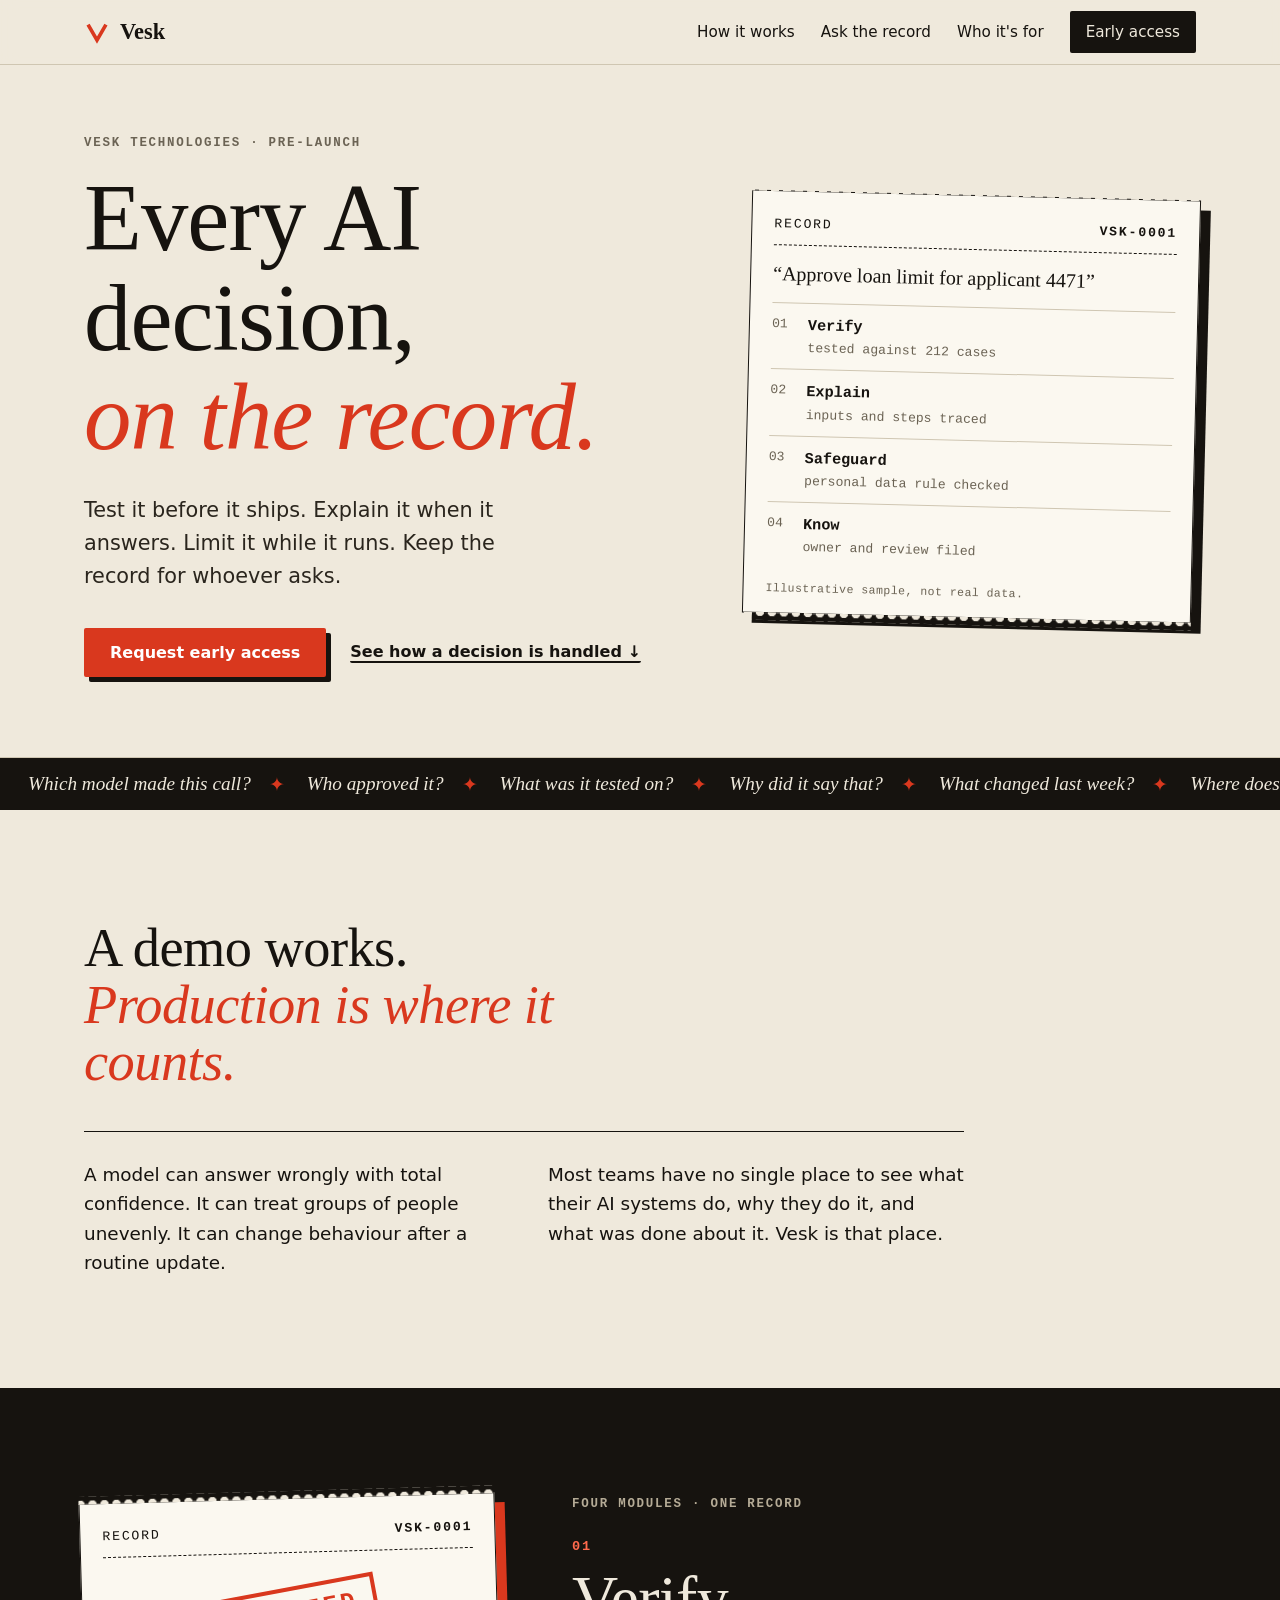
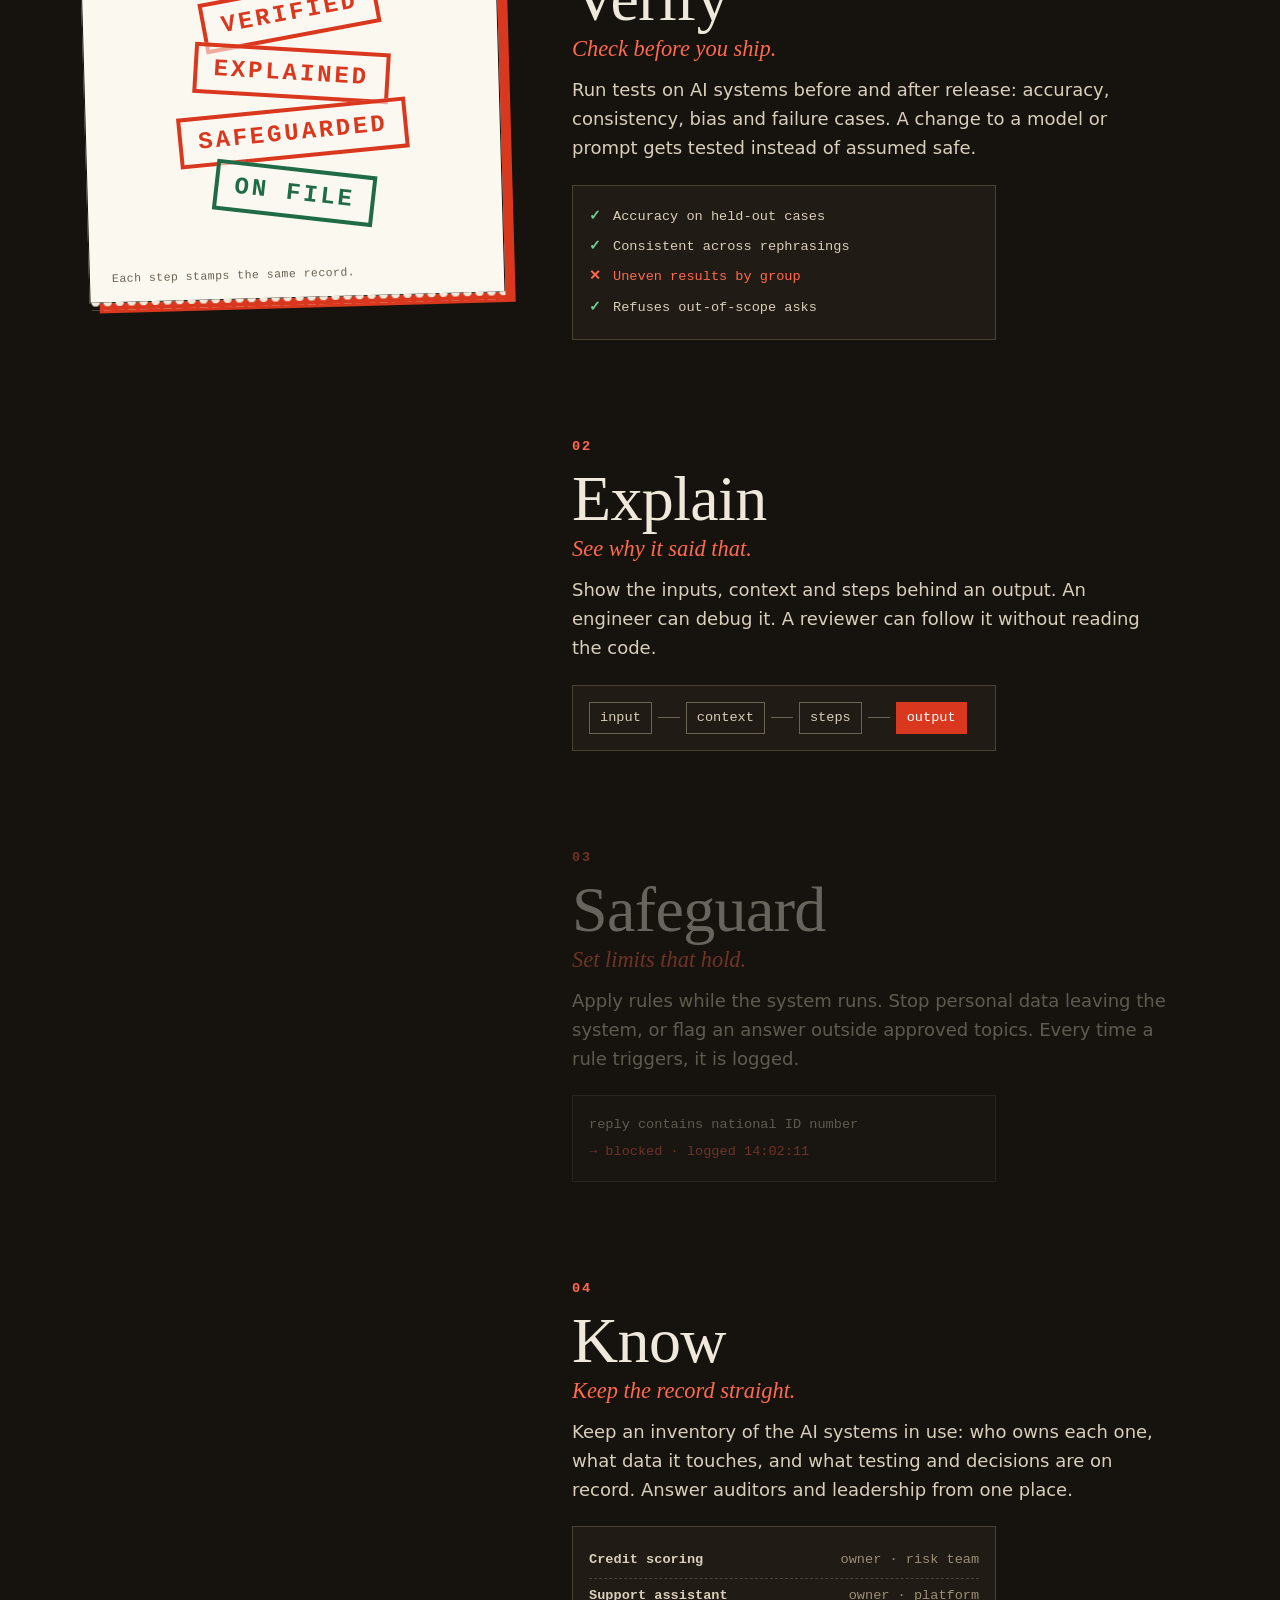
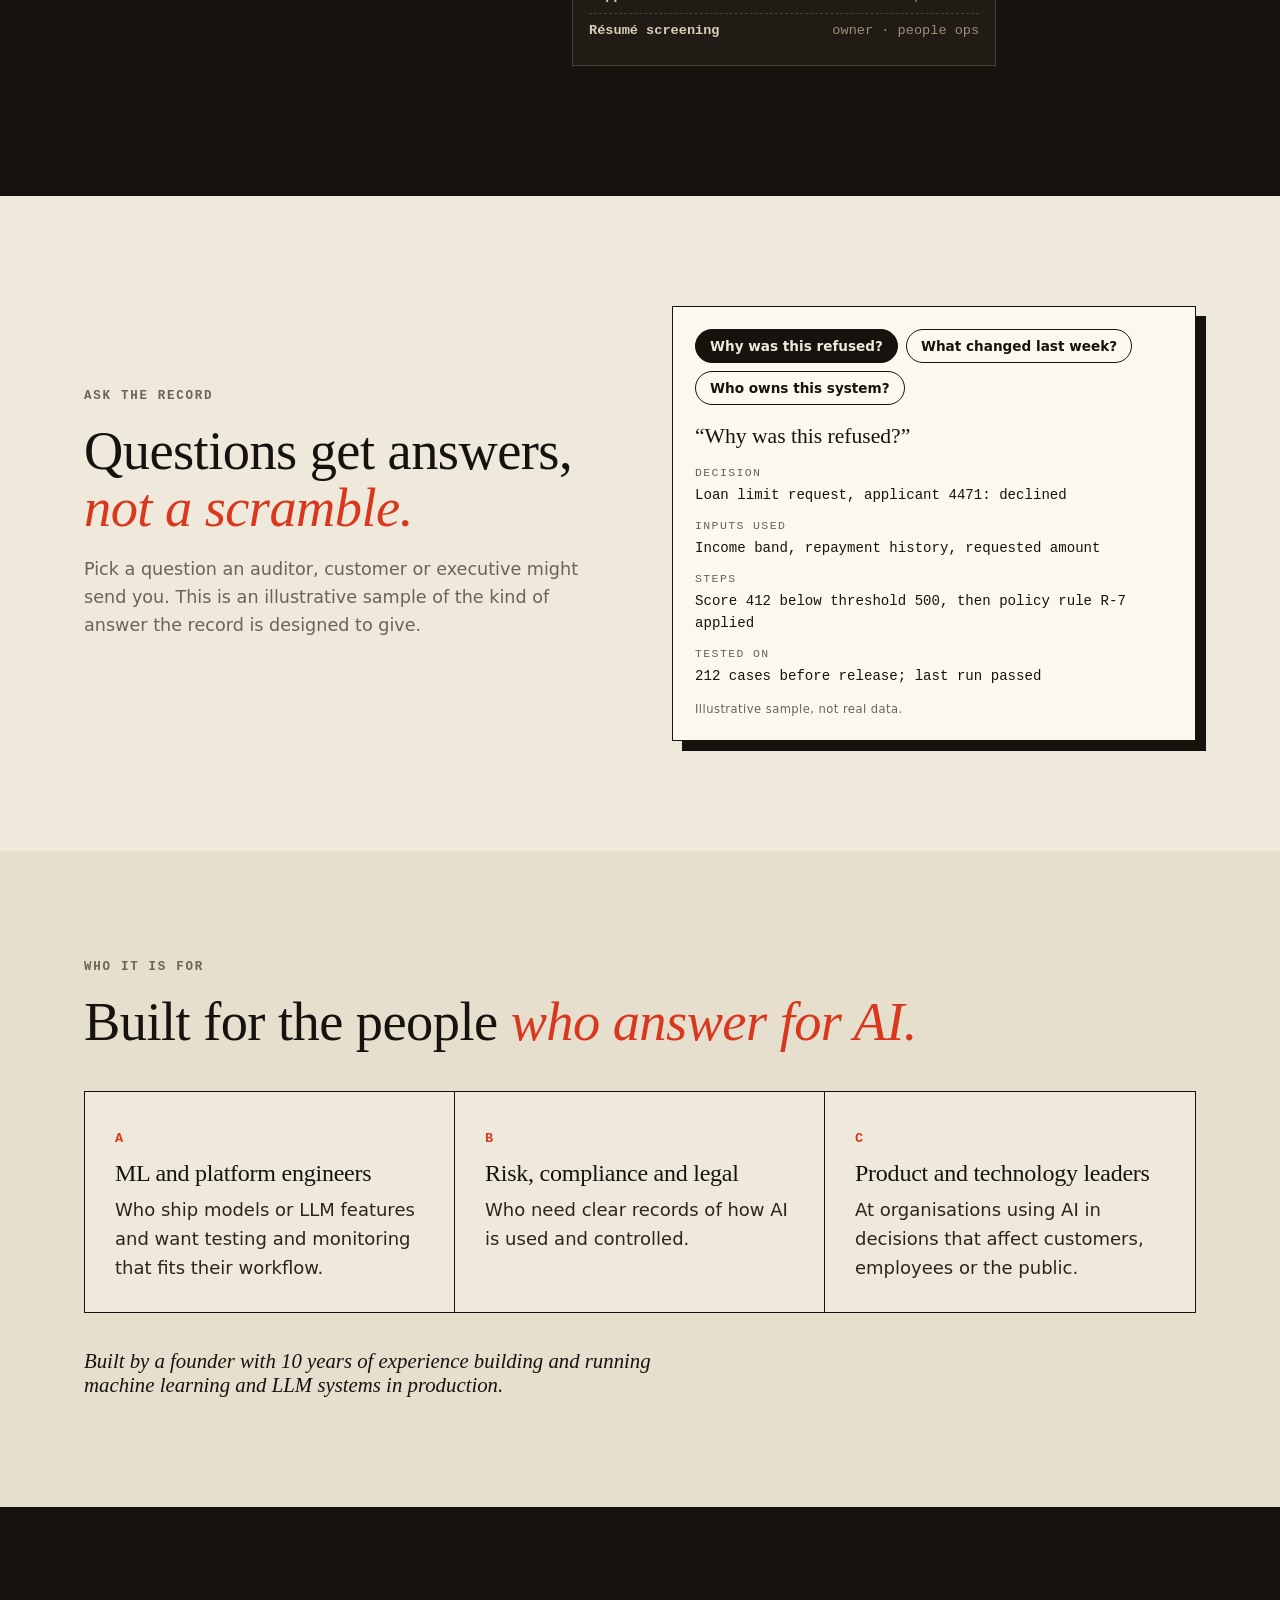
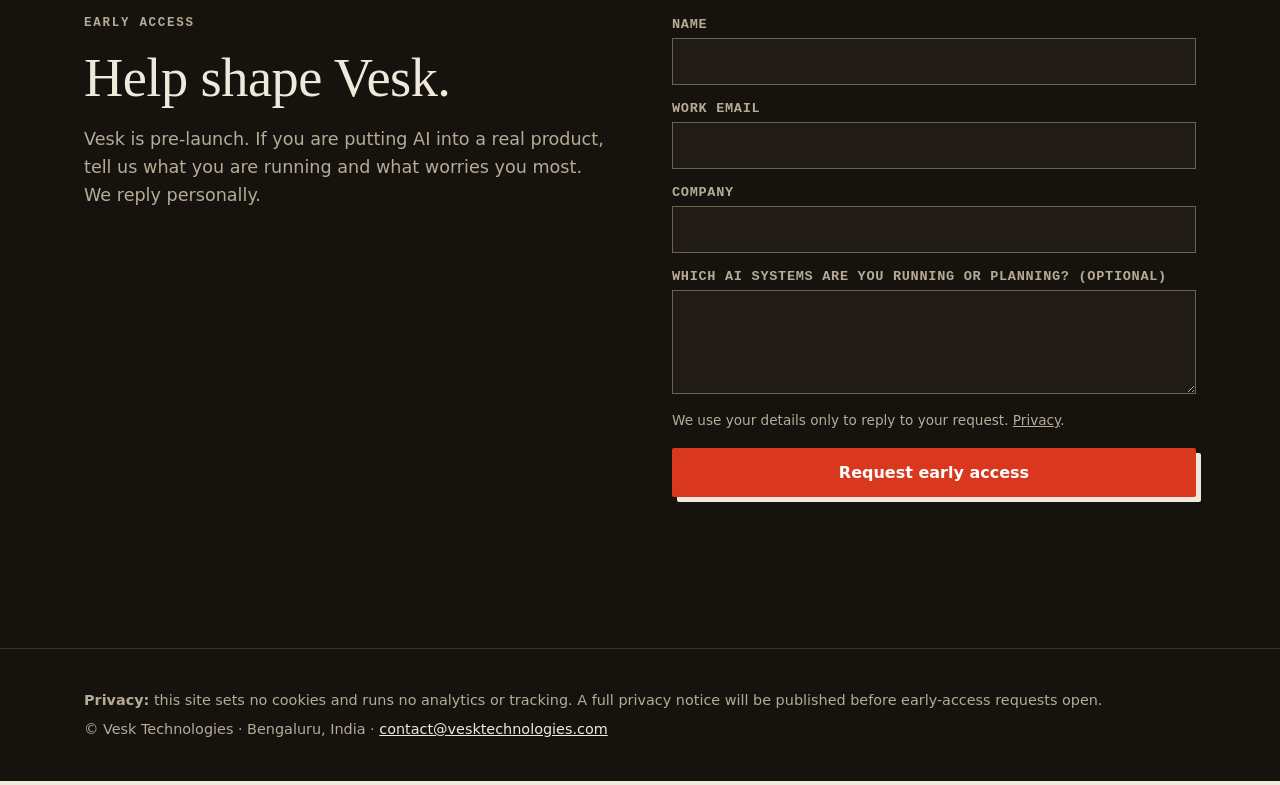
==== index.html @ 9df4d102 "Add gh-pages branch: static site at repo root for GitHub Pages Co-Authored-By: Claude Sonnet 5.5 <no" ====
<!doctype html>
<html lang="en">
<head>
<meta charset="utf-8">
<meta name="viewport" content="width=device-width,initial-scale=1">
<title>Vesk Technologies — Every AI decision, on the record</title>
<meta name="description" content="Vesk tests AI systems, explains their outputs, enforces limits at runtime and keeps the record. Pre-launch; request early access.">
<meta name="theme-color" content="#efe9dc">
<link rel="icon" href="favicon.svg" type="image/svg+xml">
<link rel="canonical" href="https://vesktechnologies.com/">
<meta property="og:title" content="Vesk Technologies — Every AI decision, on the record">
<meta property="og:description" content="Test it. Explain it. Limit it. Keep the record.">
<meta property="og:type" content="website">
<meta property="og:url" content="https://vesktechnologies.com/">
<link rel="stylesheet" href="css/style.css">
</head>
<body>
<a class="skip" href="#main">Skip to content</a>
<div class="progress" aria-hidden="true"></div>
<header><div class="wrap">
  <a class="logo" href="#top" aria-label="Vesk home"><svg viewBox="0 0 64 64" width="26" height="26" aria-hidden="true"><path d="M10 14l22 38 22-38" fill="none" stroke="currentColor" stroke-width="9" stroke-linejoin="miter"/></svg>Vesk</a>
  <button class="nav-toggle" aria-expanded="false" aria-controls="nav">Menu</button>
  <nav id="nav" aria-label="Main">
    <a href="#how">How it works</a><a href="#ask">Ask the record</a><a href="#who">Who it's for</a><a class="nav-cta" href="#early-access">Early access</a>
  </nav>
</div></header>

<main id="main">
<section id="top" class="hero"><div class="wrap">
  <div class="hero-copy">
    <p class="kicker">Vesk Technologies · Pre-launch</p>
    <h1>Every AI decision,<br><em>on the record.</em></h1>
    <p class="lead">Test it before it ships. Explain it when it answers. Limit it while it runs. Keep the record for whoever asks.</p>
    <div class="actions"><a class="btn primary" href="#early-access">Request early access</a><a class="btn link" href="#how">See how a decision is handled <span aria-hidden="true">↓</span></a></div>
  </div>
  <div class="slip" aria-hidden="true">
    <div class="slip-head"><span>RECORD</span><b>VSK-0001</b></div>
    <div class="slip-q">“Approve loan limit for applicant 4471”</div>
    <ul>
      <li class="st s1"><i>01</i><span>Verify</span><em>tested against 212 cases</em><u>PASSED</u></li>
      <li class="st s2"><i>02</i><span>Explain</span><em>inputs and steps traced</em><u>TRACED</u></li>
      <li class="st s3"><i>03</i><span>Safeguard</span><em>personal data rule checked</em><u>HELD</u></li>
      <li class="st s4"><i>04</i><span>Know</span><em>owner and review filed</em><u>FILED</u></li>
    </ul>
    <p class="slip-foot">Illustrative sample, not real data.</p>
  </div>
</div></section>

<div class="ticker" aria-label="Questions Vesk is built to answer"><div class="ticker-track">
  <span>Which model made this call?</span><span>Who approved it?</span><span>What was it tested on?</span><span>Why did it say that?</span><span>What changed last week?</span><span>Where does the personal data go?</span><span>Can you prove it?</span>
  <span aria-hidden="true">Which model made this call?</span><span aria-hidden="true">Who approved it?</span><span aria-hidden="true">What was it tested on?</span><span aria-hidden="true">Why did it say that?</span><span aria-hidden="true">What changed last week?</span><span aria-hidden="true">Where does the personal data go?</span><span aria-hidden="true">Can you prove it?</span>
</div></div>

<section id="problem"><div class="wrap problem">
  <h2 class="reveal">A demo works. <em>Production is where it counts.</em></h2>
  <div class="cols reveal">
    <p>A model can answer wrongly with total confidence. It can treat groups of people unevenly. It can change behaviour after a routine update.</p>
    <p>Most teams have no single place to see what their AI systems do, why they do it, and what was done about it. Vesk is that place.</p>
  </div>
</div></section>

<section id="how" class="dark"><div class="wrap how">
  <div class="how-pin"><div class="slip slip-big" aria-hidden="true" id="pin-slip">
    <div class="slip-head"><span>RECORD</span><b>VSK-0001</b></div>
    <div class="stamp-stack">
      <div class="stamp" data-s="1">VERIFIED</div><div class="stamp" data-s="2">EXPLAINED</div><div class="stamp" data-s="3">SAFEGUARDED</div><div class="stamp" data-s="4">ON FILE</div>
    </div>
    <p class="slip-foot">Each step stamps the same record.</p>
  </div></div>
  <div class="how-steps">
    <p class="kicker">Four modules · one record</p>
    <article class="step" data-s="1" id="m-verify"><i>01</i><h3>Verify</h3><p class="lead2">Check before you ship.</p><p>Run tests on AI systems before and after release: accuracy, consistency, bias and failure cases. A change to a model or prompt gets tested instead of assumed safe.</p>
      <div class="demo d-verify" aria-hidden="true"><div><b>✓</b>Accuracy on held-out cases</div><div><b>✓</b>Consistent across rephrasings</div><div class="bad"><b>✕</b>Uneven results by group</div><div><b>✓</b>Refuses out-of-scope asks</div></div></article>
    <article class="step" data-s="2" id="m-explain"><i>02</i><h3>Explain</h3><p class="lead2">See why it said that.</p><p>Show the inputs, context and steps behind an output. An engineer can debug it. A reviewer can follow it without reading the code.</p>
      <div class="demo d-explain" aria-hidden="true"><span>input</span><s></s><span>context</span><s></s><span>steps</span><s></s><span class="o">output</span></div></article>
    <article class="step" data-s="3" id="m-safeguard"><i>03</i><h3>Safeguard</h3><p class="lead2">Set limits that hold.</p><p>Apply rules while the system runs. Stop personal data leaving the system, or flag an answer outside approved topics. Every time a rule triggers, it is logged.</p>
      <div class="demo d-safe" aria-hidden="true"><code>reply contains national ID number</code><code class="hit">→ blocked · logged 14:02:11</code></div></article>
    <article class="step" data-s="4" id="m-know"><i>04</i><h3>Know</h3><p class="lead2">Keep the record straight.</p><p>Keep an inventory of the AI systems in use: who owns each one, what data it touches, and what testing and decisions are on record. Answer auditors and leadership from one place.</p>
      <div class="demo d-know" aria-hidden="true"><div><b>Credit scoring</b><span>owner · risk team</span></div><div><b>Support assistant</b><span>owner · platform</span></div><div><b>Résumé screening</b><span>owner · people ops</span></div></div></article>
  </div>
</div></section>

<section id="ask"><div class="wrap ask">
  <div class="reveal"><p class="kicker">Ask the record</p><h2>Questions get answers, <em>not a scramble.</em></h2><p class="sub">Pick a question an auditor, customer or executive might send you. This is an illustrative sample of the kind of answer the record is designed to give.</p></div>
  <div class="console reveal">
    <div class="chips" role="tablist" aria-label="Sample questions">
      <button role="tab" aria-selected="true" data-a="0">Why was this refused?</button>
      <button role="tab" aria-selected="false" data-a="1">What changed last week?</button>
      <button role="tab" aria-selected="false" data-a="2">Who owns this system?</button>
    </div>
    <div class="answer" role="tabpanel" aria-live="polite" id="answer"></div>
    <p class="slip-foot">Illustrative sample, not real data.</p>
  </div>
</div></section>

<section id="who" class="alt"><div class="wrap">
  <p class="kicker">Who it is for</p><h2 class="reveal">Built for the people <em>who answer for AI.</em></h2>
  <div class="who">
    <div class="card reveal"><i>A</i><h3>ML and platform engineers</h3><p>Who ship models or LLM features and want testing and monitoring that fits their workflow.</p></div>
    <div class="card reveal"><i>B</i><h3>Risk, compliance and legal</h3><p>Who need clear records of how AI is used and controlled.</p></div>
    <div class="card reveal"><i>C</i><h3>Product and technology leaders</h3><p>At organisations using AI in decisions that affect customers, employees or the public.</p></div>
  </div>
  <p class="founder">Built by a founder with 10 years of experience building and running machine learning and LLM systems in production.</p>
</div></section>

<section id="early-access" class="dark"><div class="wrap contact">
  <div class="reveal">
    <p class="kicker">Early access</p><h2>Help shape Vesk.</h2>
    <p class="sub">Vesk is pre-launch. If you are putting AI into a real product, tell us what you are running and what worries you most. We reply personally.</p>
  </div>
  <form id="ea-form" class="reveal" novalidate>
    <label>Name<input name="name" autocomplete="name" required></label>
    <label>Work email<input name="email" type="email" autocomplete="email" required></label>
    <label>Company<input name="company" autocomplete="organization"></label>
    <label>Which AI systems are you running or planning? (optional)<textarea name="systems" rows="4"></textarea></label>
    <p class="consent">We use your details only to reply to your request. <a href="#privacy">Privacy</a>.</p>
    <button class="btn primary" type="submit">Request early access</button>
    <p id="ea-status" role="status" aria-live="polite"></p>
  </form>
</div></section>
</main>
<footer><div class="wrap">
  <p id="privacy"><b>Privacy:</b> this site sets no cookies and runs no analytics or tracking. A full privacy notice will be published before early-access requests open.</p>
  <p>© Vesk Technologies · Bengaluru, India · <a href="mailto:contact@vesktechnologies.com">contact@vesktechnologies.com</a></p>
</div></footer>
<script src="js/config.js"></script>
<script src="js/main.js"></script>
</body>
</html>
---- css/style.css ----
:root{--paper:#efe9dc;--paper2:#e6dfce;--ink:#16130f;--ink2:#2a251d;--mute:#6b6354;--red:#d9381e;--redd:#b72a13;--ok:#1f6b45;--line:#cfc6b2;--max:1160px;
--serif:"Iowan Old Style","Palatino Linotype",Palatino,"Book Antiqua",Georgia,serif;--mono:ui-monospace,"SF Mono",Menlo,Consolas,monospace;--sans:system-ui,-apple-system,"Segoe UI",Roboto,sans-serif}
*{box-sizing:border-box}html{scroll-behavior:smooth;scroll-padding-top:72px}
body{margin:0;background:var(--paper);color:var(--ink);font:18px/1.6 var(--sans);-webkit-font-smoothing:antialiased}
img,svg{max-width:100%}a{color:inherit}
.wrap{max-width:var(--max);margin:0 auto;padding:0 24px}
.skip{position:absolute;left:-999px;top:8px;background:var(--ink);color:var(--paper);padding:8px 14px;z-index:99}.skip:focus{left:8px}
:focus-visible{outline:3px solid var(--red);outline-offset:3px}
.progress{position:fixed;top:0;left:0;right:0;height:3px;background:var(--red);transform:scaleX(0);transform-origin:0 50%;z-index:60}
h1,h2,h3{font-family:var(--serif);font-weight:500;line-height:1.05;letter-spacing:-.01em;margin:0}
h1{font-size:clamp(2.8rem,7.4vw,6rem)}h2{font-size:clamp(2rem,4.6vw,3.4rem);margin-bottom:18px}h3{font-size:1.9rem}
em{font-style:italic;color:var(--red)}
.kicker{font:600 .78rem/1 var(--mono);letter-spacing:.14em;text-transform:uppercase;color:var(--mute);margin:0 0 20px}
.sub{color:var(--mute);max-width:56ch;font-size:1.1rem}
/* header */
header{position:sticky;top:0;z-index:50;background:rgba(239,233,220,.92);backdrop-filter:blur(8px);border-bottom:1px solid var(--line)}
header .wrap{display:flex;align-items:center;justify-content:space-between;height:64px}
.logo{display:flex;align-items:center;gap:10px;font:600 1.4rem var(--serif);text-decoration:none;color:var(--ink)}.logo svg{color:var(--red)}
nav{display:flex;gap:26px;align-items:center}nav a{text-decoration:none;font-size:.95rem}nav a:hover{color:var(--red)}
.nav-cta{background:var(--ink);color:var(--paper);padding:9px 16px;border-radius:2px}.nav-cta:hover{background:var(--red);color:#fff}
.nav-toggle{display:none;background:none;border:1px solid var(--ink);padding:7px 12px;font:inherit;font-size:.9rem;color:var(--ink);cursor:pointer}
/* buttons */
.actions{display:flex;gap:24px;align-items:center;flex-wrap:wrap;margin-top:34px}
.btn{display:inline-block;font:600 1rem var(--sans);padding:15px 26px;text-decoration:none;border:0;cursor:pointer;border-radius:2px}
.btn.primary{background:var(--red);color:#fff;box-shadow:5px 5px 0 var(--ink);transition:transform .15s,box-shadow .15s}
.btn.primary:hover{transform:translate(2px,2px);box-shadow:3px 3px 0 var(--ink)}
.btn.link{padding:0;border-bottom:2px solid var(--ink)}
/* hero */
.hero{padding:72px 0 80px;border-bottom:1px solid var(--line)}
.hero .wrap{display:grid;grid-template-columns:1.15fr .85fr;gap:56px;align-items:center}
.lead{font-size:1.3rem;max-width:34ch;color:var(--ink2);margin:26px 0 0}
/* record slip */
.slip{background:#fbf8f0;border:1.5px solid var(--ink);padding:22px 22px 14px;font-family:var(--mono);font-size:.82rem;position:relative;box-shadow:10px 10px 0 var(--ink);transform:rotate(1.4deg);color:var(--ink)}
.slip:before,.slip:after{content:"";position:absolute;left:-1px;right:-1px;height:8px;background:radial-gradient(circle at 6px 0,var(--paper) 4px,transparent 4.5px) 0 0/12px 8px repeat-x}
.slip:before{top:-8px;transform:rotate(180deg)}.slip:after{bottom:-8px}
.slip-head{display:flex;justify-content:space-between;border-bottom:1.5px dashed var(--ink);padding-bottom:10px;letter-spacing:.14em}
.slip-q{font:500 1.25rem/1.25 var(--serif);margin:16px 0}
.slip ul{list-style:none;margin:0;padding:0}
.st{display:grid;grid-template-columns:28px 1fr auto;grid-template-areas:"i s u" "i e u";gap:0 8px;padding:10px 0;border-top:1px solid var(--line)}
.st i{grid-area:i;font-style:normal;color:var(--mute)}.st span{grid-area:s;font-weight:700;font-size:.95rem}.st em{grid-area:e;color:var(--mute);font-style:normal}
.st u{grid-area:u;text-decoration:none;align-self:center;border:2px solid var(--red);color:var(--red);padding:3px 8px;font-weight:700;letter-spacing:.1em;transform:rotate(-4deg);opacity:0;animation:stamp 9s infinite}
.st.s2 u{animation-delay:1.4s}.st.s3 u{animation-delay:2.8s}.st.s4 u{animation-delay:4.2s}
@keyframes stamp{0%{opacity:0;transform:rotate(-4deg) scale(2.2)}3%{opacity:1;transform:rotate(-4deg) scale(1)}80%{opacity:1}90%,100%{opacity:0}}
.slip-foot{margin:12px 0 0;color:var(--mute);font-size:.72rem;letter-spacing:.04em}
/* ticker */
.ticker{overflow:hidden;background:var(--ink);color:var(--paper);padding:15px 0;font:500 1.2rem var(--serif);font-style:italic;white-space:nowrap}
.ticker-track{display:inline-flex;gap:0;animation:tick 48s linear infinite}
.ticker span{padding:0 28px;position:relative}.ticker span:after{content:"✦";color:var(--red);position:absolute;right:-6px;font-style:normal}
@keyframes tick{to{transform:translateX(-50%)}}
/* problem */
section{padding:110px 0}
.problem h2{max-width:18ch}
.cols{display:grid;grid-template-columns:1fr 1fr;gap:48px;margin-top:40px;font-size:1.15rem;max-width:880px;border-top:1.5px solid var(--ink);padding-top:28px}
.cols p{margin:0}
/* dark sections */
.dark{background:var(--ink);color:var(--paper)}.dark .kicker{color:#b5ab96}.dark .sub{color:#b5ab96}.dark em{color:#ff6a4d}
/* how: pinned slip + steps */
.how{display:grid;grid-template-columns:.8fr 1.2fr;gap:72px;align-items:start}
.how-pin{position:sticky;top:96px}
.slip-big{transform:rotate(-1.6deg);box-shadow:10px 10px 0 var(--red);min-height:360px}
.stamp-stack{position:relative;height:300px}
.stamp{position:absolute;left:50%;top:50%;font:700 1.5rem var(--mono);letter-spacing:.12em;border:4px solid var(--red);color:var(--red);padding:8px 16px;opacity:0;transform:translate(-50%,-50%) rotate(var(--r)) scale(2.4);transition:opacity .35s,transform .35s cubic-bezier(.2,1.4,.4,1);white-space:nowrap;background:rgba(251,248,240,.6)}
.stamp[data-s="1"]{--r:-9deg;margin-top:-90px}.stamp[data-s="2"]{--r:5deg;margin-top:-30px}.stamp[data-s="3"]{--r:-4deg;margin-top:30px}.stamp[data-s="4"]{--r:8deg;margin-top:90px;border-color:var(--ok);color:var(--ok)}
.stamp.on{opacity:1;transform:translate(-50%,-50%) rotate(var(--r)) scale(1)}
.step{padding:0 0 90px;transition:opacity .4s;position:relative}.step:last-child{padding-bottom:20px}.js .step{opacity:.38}.js .step.on{opacity:1}
.step i{font:600 .85rem var(--mono);color:#ff6a4d;font-style:normal;letter-spacing:.14em}
.step h3{font-size:clamp(2.4rem,5vw,4rem);margin:6px 0 4px}
.lead2{font:italic 1.4rem var(--serif);color:#ff6a4d;margin:0 0 14px}
.step p{max-width:52ch;margin:0 0 14px;color:#d8cfbb}.step .lead2{color:#ff6a4d}
.demo{margin-top:22px;border:1px solid #4a4235;padding:16px;font:.85rem/1.5 var(--mono);color:#d8cfbb;max-width:52ch;background:#201b14}
.d-verify div{display:flex;gap:12px;padding:5px 0}.d-verify b{color:#6fcf97}.d-verify .bad b{color:#ff6a4d}.d-verify .bad{color:#ff6a4d}
.d-explain{display:flex;align-items:center;gap:6px;flex-wrap:wrap}.d-explain span{border:1px solid #6b6354;padding:5px 10px}.d-explain .o{background:var(--red);border-color:var(--red);color:#fff}
.d-explain s{width:22px;height:1px;background:#6b6354;text-decoration:none;display:inline-block}
.d-safe code{display:block;padding:3px 0}.d-safe .hit{color:#ff6a4d}
.d-know div{display:flex;justify-content:space-between;padding:7px 0;border-bottom:1px dashed #4a4235;gap:12px}.d-know div:last-child{border:0}.d-know span{color:#9a8f79}
/* ask */
.ask{display:grid;grid-template-columns:1fr 1fr;gap:64px;align-items:center}
.console{background:#fbf8f0;border:1.5px solid var(--ink);box-shadow:10px 10px 0 var(--ink);padding:22px}
.chips{display:flex;gap:8px;flex-wrap:wrap;margin-bottom:18px}
.chips button{font:600 .85rem var(--sans);background:none;border:1.5px solid var(--ink);padding:8px 14px;cursor:pointer;color:var(--ink);border-radius:99px}
.chips button[aria-selected=true]{background:var(--ink);color:var(--paper)}
.answer{font:.88rem/1.6 var(--mono);min-height:210px}.answer q{font:500 1.35rem/1.25 var(--serif);display:block;quotes:none;margin-bottom:14px}
.answer dl{margin:0}.answer dt{color:var(--mute);margin-top:10px;text-transform:uppercase;font-size:.72rem;letter-spacing:.12em}.answer dd{margin:2px 0 0}
.answer.swap{animation:fade .35s}@keyframes fade{from{opacity:0;transform:translateY(6px)}}
/* who */
.alt{background:var(--paper2)}
.who{display:grid;grid-template-columns:repeat(3,1fr);gap:0;margin-top:40px;border:1.5px solid var(--ink)}
.card{padding:30px;border-right:1.5px solid var(--ink);background:var(--paper)}.card:last-child{border:0}
.card i{font:600 .85rem var(--mono);color:var(--red);font-style:normal}.card h3{font-size:1.5rem;margin:10px 0}.card p{margin:0;color:var(--ink2)}
.founder{margin:36px 0 0;font:italic 1.3rem var(--serif);max-width:56ch}
/* contact */
.contact{display:grid;grid-template-columns:1fr 1fr;gap:64px;align-items:start}
form{display:grid;gap:16px}label{display:grid;gap:6px;font:600 .85rem var(--mono);letter-spacing:.05em;text-transform:uppercase;color:#b5ab96}
input,textarea{font:1rem var(--sans);padding:13px;border:1.5px solid #6b6354;background:#201b14;color:var(--paper);border-radius:0;text-transform:none;letter-spacing:0}
input:focus,textarea:focus{border-color:#ff6a4d;outline:0}
.consent{font-size:.85rem;color:#b5ab96;margin:0}#ea-status{margin:0;min-height:1.4em;color:#ff9b87}
.dark .btn.primary{box-shadow:5px 5px 0 var(--paper)}.dark .btn.primary:hover{box-shadow:3px 3px 0 var(--paper)}
footer{background:var(--ink);color:#b5ab96;border-top:1px solid #3a3328;padding:34px 0;font-size:.9rem}footer p{margin:6px 0}footer a{color:var(--paper)}
/* reveal */
.js .pre{opacity:0;transform:translateY(22px);transition:opacity .7s,transform .7s}.js .pre.in{opacity:1;transform:none}
/* responsive */
@media(max-width:900px){
 .hero .wrap,.how,.ask,.contact{grid-template-columns:1fr;gap:44px}
 .how-pin{position:sticky;top:64px;z-index:5;margin:0 -24px;padding:12px 24px;background:var(--ink)}
 .slip-big{min-height:0;transform:none;box-shadow:none}.stamp-stack{height:130px}.stamp{font-size:1rem;padding:5px 10px}
 .stamp[data-s="1"]{margin-top:-46px}.stamp[data-s="2"]{margin-top:-16px}.stamp[data-s="3"]{margin-top:14px}.stamp[data-s="4"]{margin-top:44px}
 .slip-big .slip-foot{display:none}
 .who{grid-template-columns:1fr}.card{border-right:0;border-bottom:1.5px solid var(--ink)}.card:last-child{border:0}
 .cols{grid-template-columns:1fr;gap:18px}
 section{padding:72px 0}.step{padding-bottom:56px}
 .nav-toggle{display:block}
 nav{display:none;position:absolute;top:64px;left:0;right:0;flex-direction:column;align-items:stretch;gap:0;background:var(--paper);border-bottom:1px solid var(--line);padding:8px 24px 16px}
 nav.open{display:flex}nav a{padding:12px 0}.nav-cta{text-align:center;margin-top:8px}
 .slip{transform:none}
}
@media(prefers-reduced-motion:reduce){
 html{scroll-behavior:auto}.ticker-track{animation:none}.st u{animation:none;opacity:1}
 .pre{opacity:1;transform:none;transition:none}.stamp{transition:none}.answer.swap{animation:none}
}
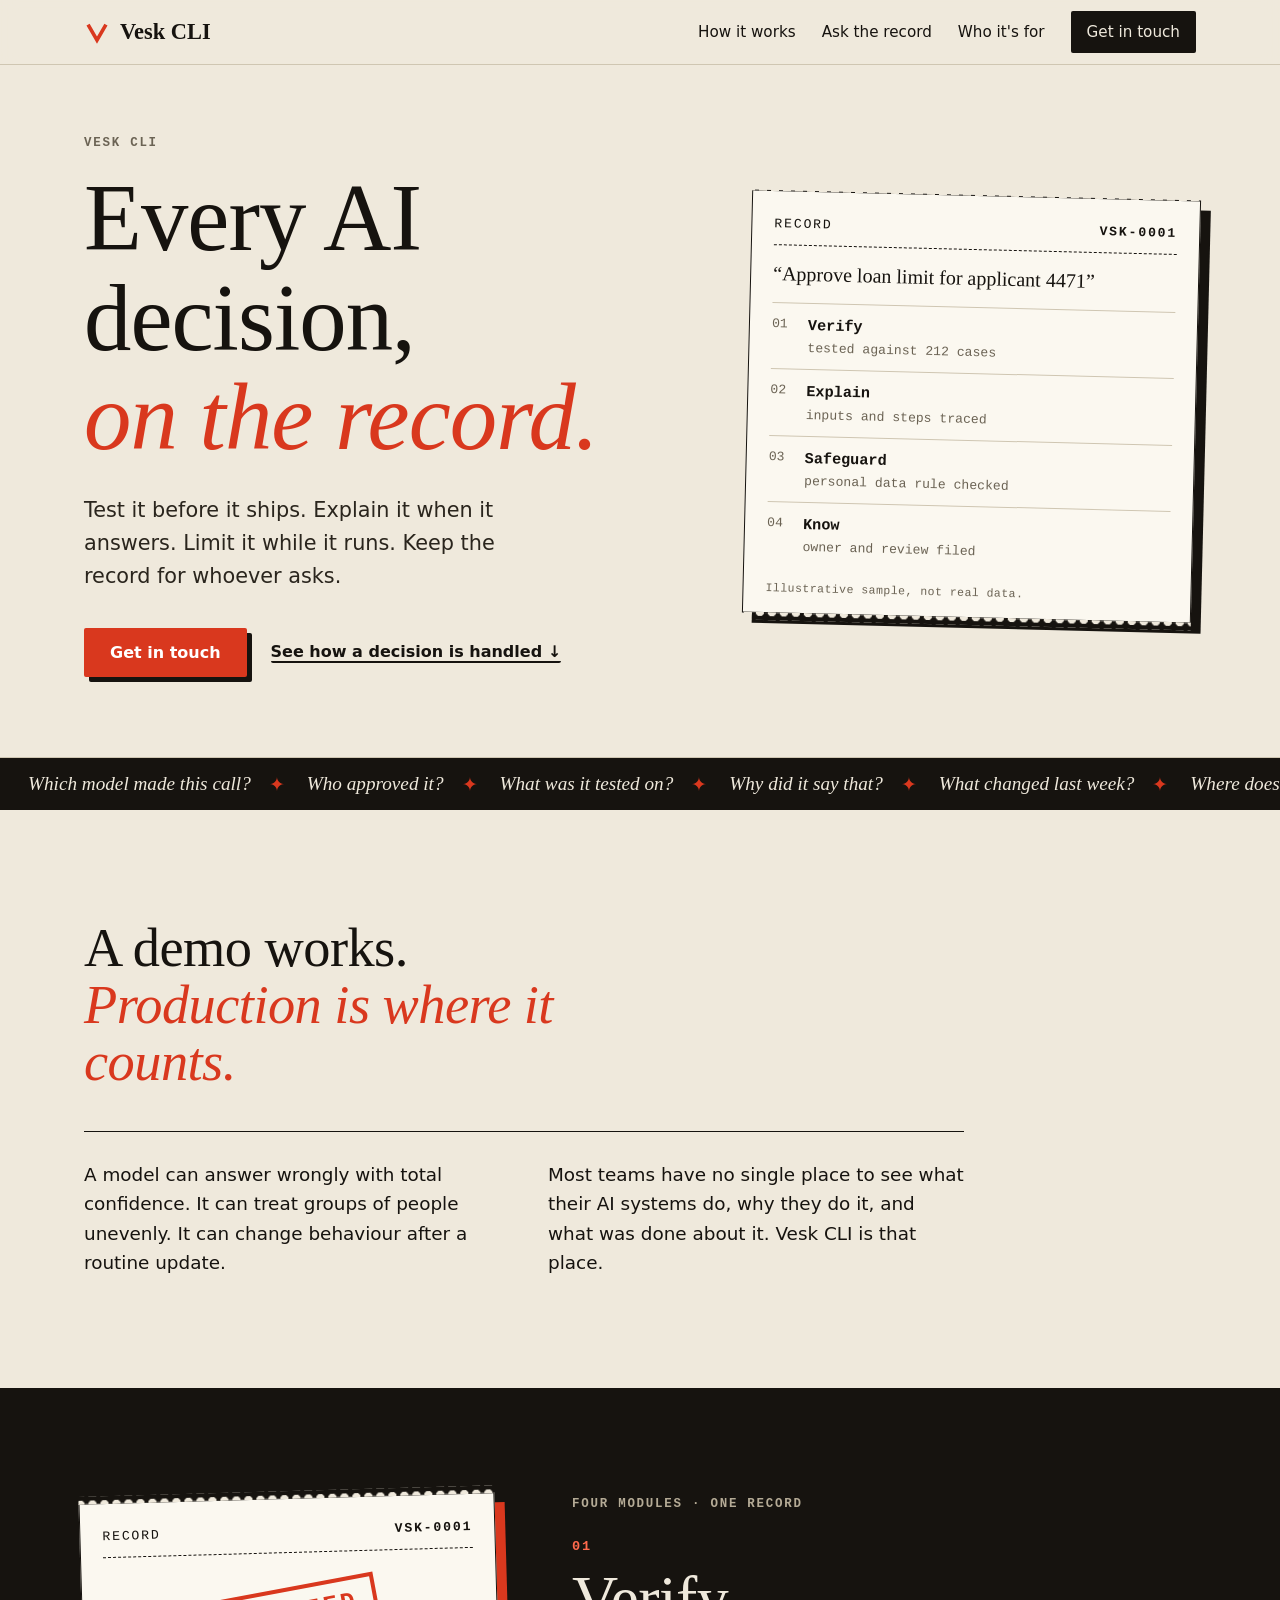
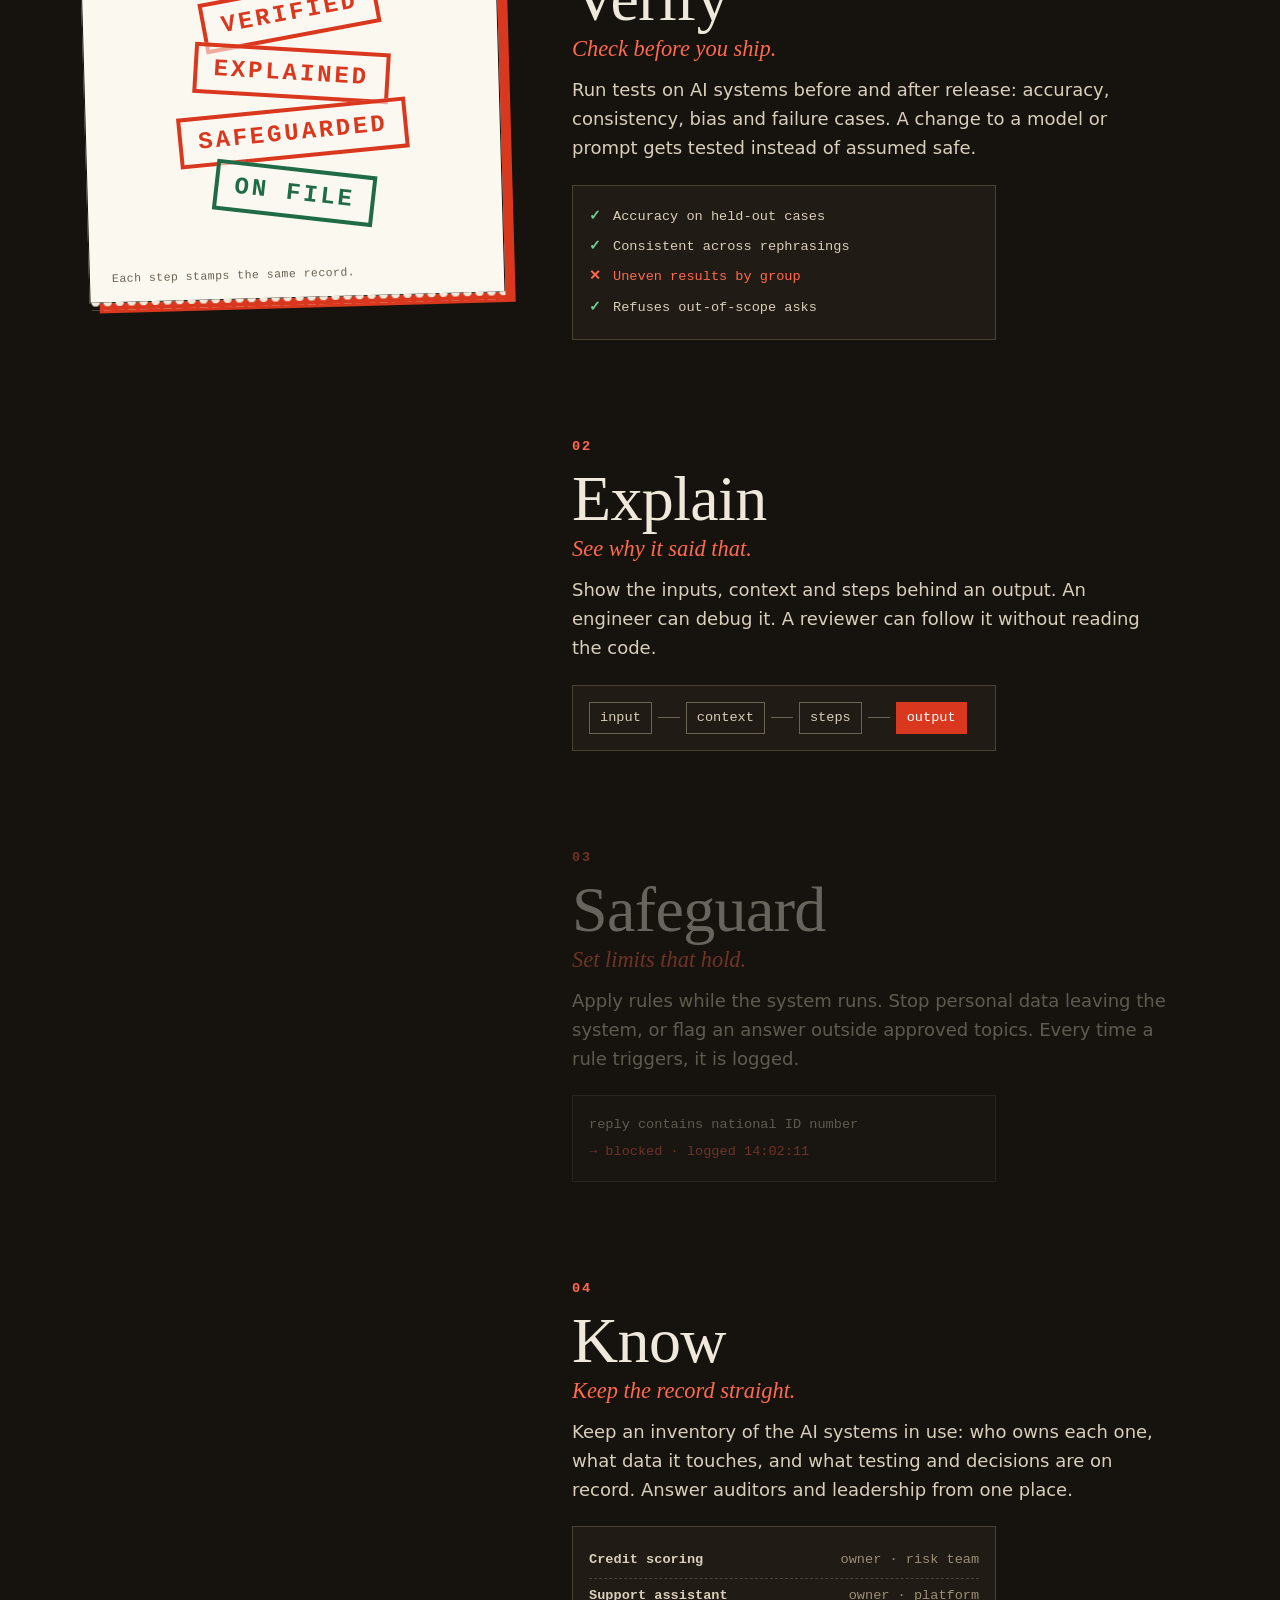
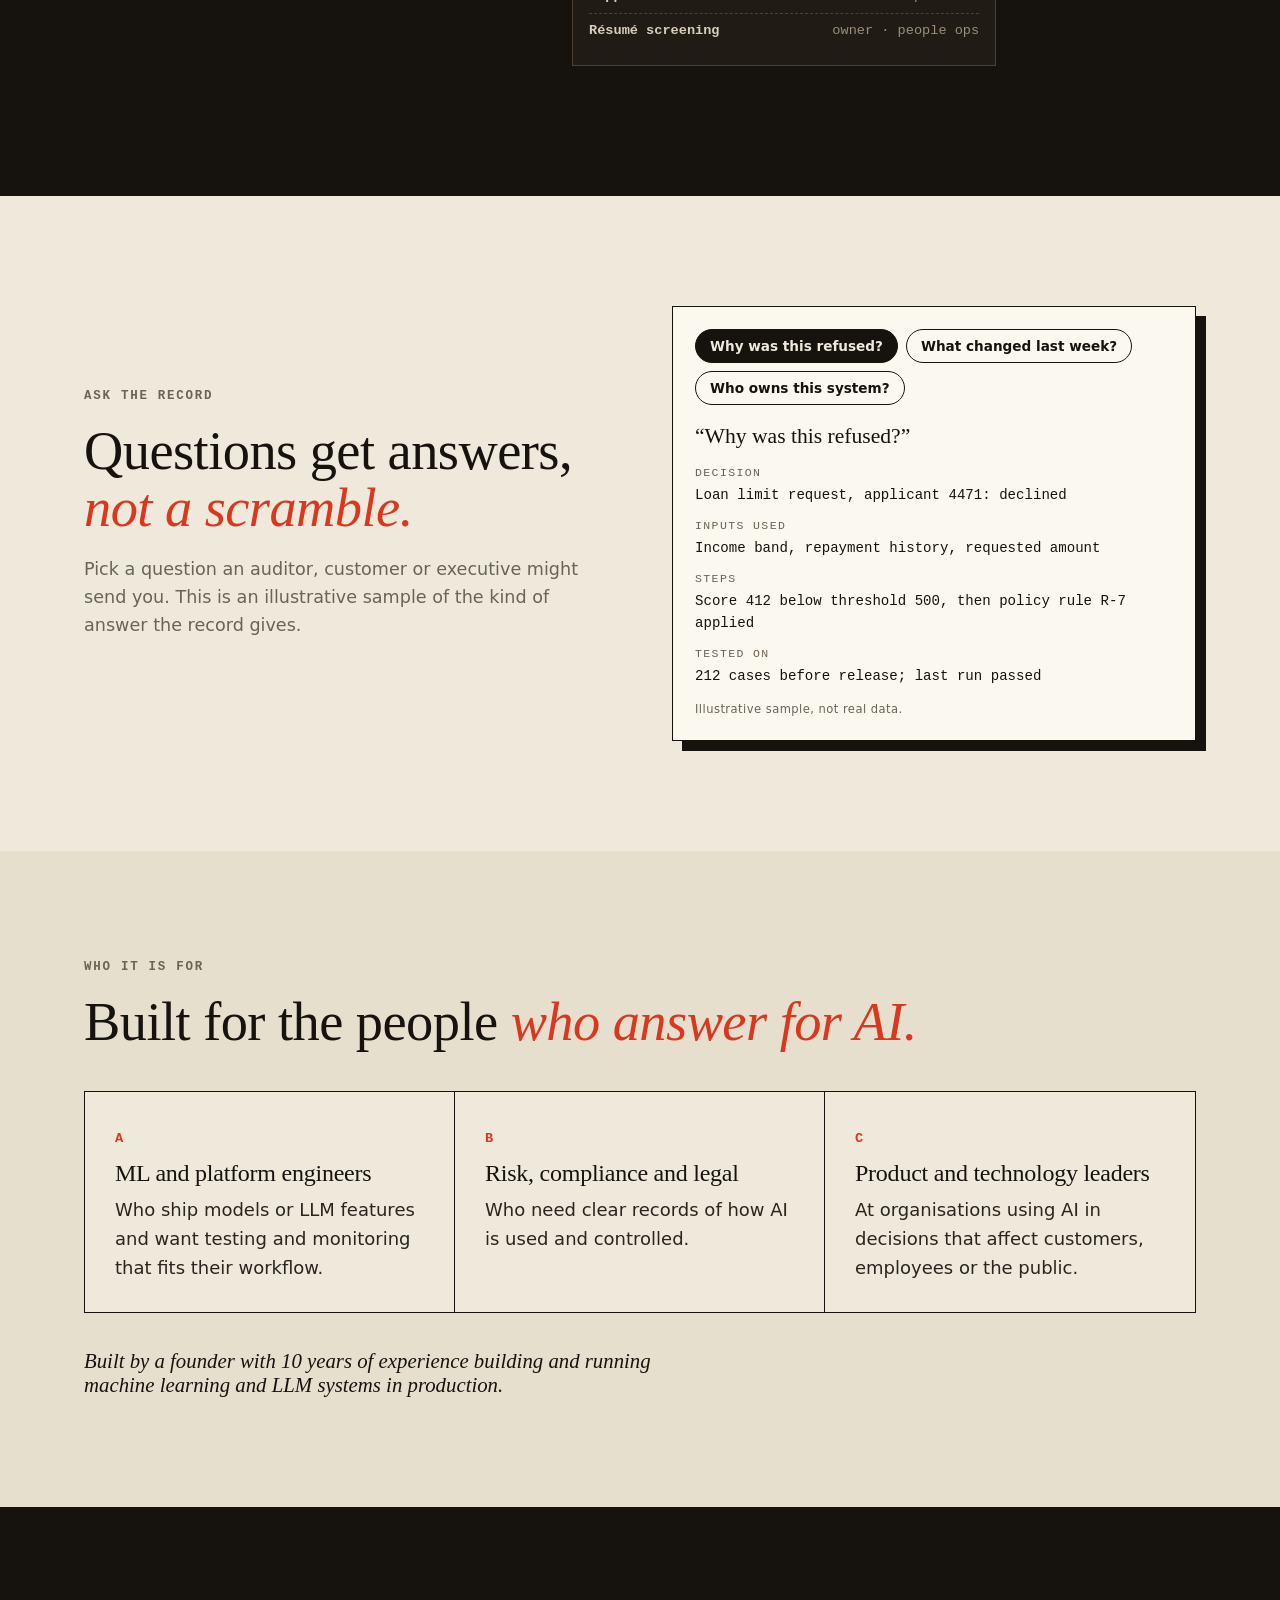
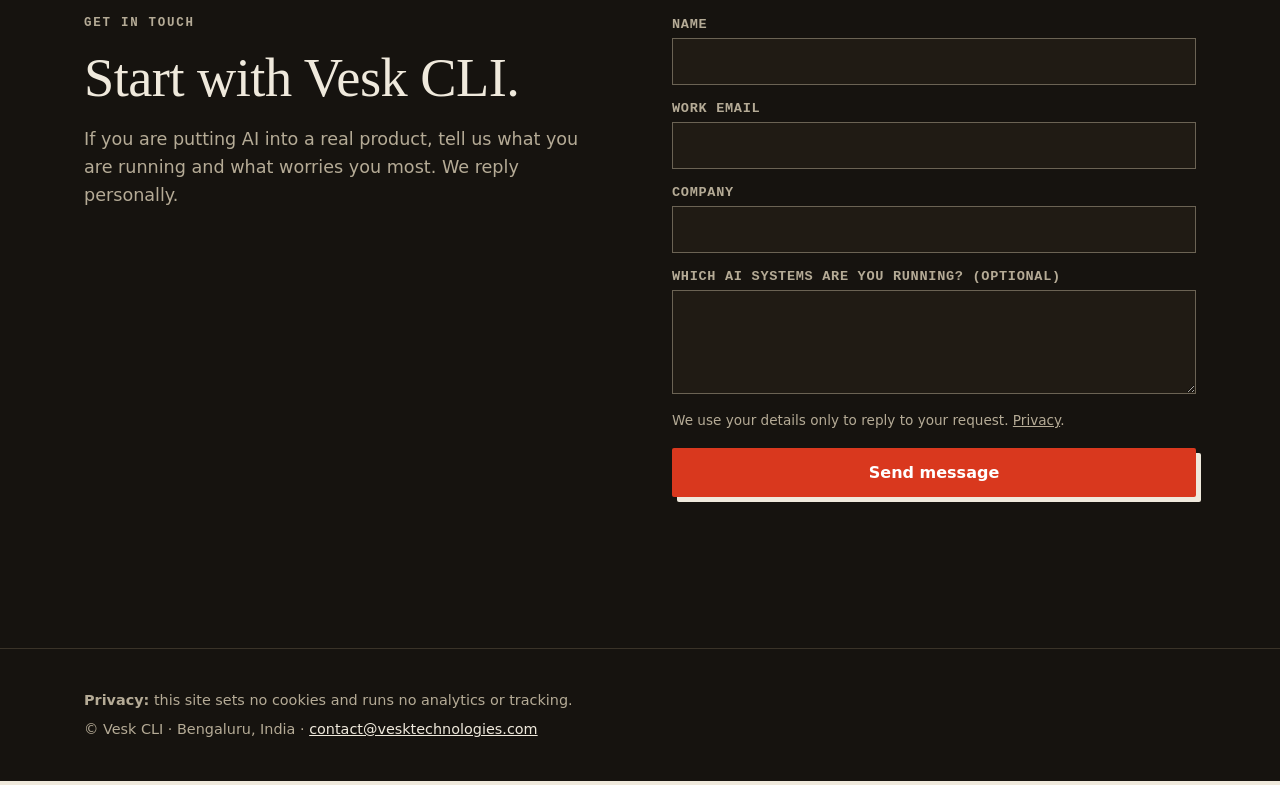
==== commit d30fcbe2: "Update GitHub Pages: rebrand as Vesk CLI, present as live Co-Authored-By: Claude Sonnet 5.5 <noreply" ====
--- a/index.html
+++ b/index.html
@@ -3,12 +3,12 @@
 <head>
 <meta charset="utf-8">
 <meta name="viewport" content="width=device-width,initial-scale=1">
-<title>Vesk Technologies — Every AI decision, on the record</title>
-<meta name="description" content="Vesk tests AI systems, explains their outputs, enforces limits at runtime and keeps the record. Pre-launch; request early access.">
+<title>Vesk CLI — Every AI decision, on the record</title>
+<meta name="description" content="Vesk CLI tests AI systems, explains their outputs, enforces limits at runtime and keeps the record.">
 <meta name="theme-color" content="#efe9dc">
 <link rel="icon" href="favicon.svg" type="image/svg+xml">
 <link rel="canonical" href="https://vesktechnologies.com/">
-<meta property="og:title" content="Vesk Technologies — Every AI decision, on the record">
+<meta property="og:title" content="Vesk CLI — Every AI decision, on the record">
 <meta property="og:description" content="Test it. Explain it. Limit it. Keep the record.">
 <meta property="og:type" content="website">
 <meta property="og:url" content="https://vesktechnologies.com/">
@@ -18,20 +18,20 @@
 <a class="skip" href="#main">Skip to content</a>
 <div class="progress" aria-hidden="true"></div>
 <header><div class="wrap">
-  <a class="logo" href="#top" aria-label="Vesk home"><svg viewBox="0 0 64 64" width="26" height="26" aria-hidden="true"><path d="M10 14l22 38 22-38" fill="none" stroke="currentColor" stroke-width="9" stroke-linejoin="miter"/></svg>Vesk</a>
+  <a class="logo" href="#top" aria-label="Vesk CLI home"><svg viewBox="0 0 64 64" width="26" height="26" aria-hidden="true"><path d="M10 14l22 38 22-38" fill="none" stroke="currentColor" stroke-width="9" stroke-linejoin="miter"/></svg>Vesk CLI</a>
   <button class="nav-toggle" aria-expanded="false" aria-controls="nav">Menu</button>
   <nav id="nav" aria-label="Main">
-    <a href="#how">How it works</a><a href="#ask">Ask the record</a><a href="#who">Who it's for</a><a class="nav-cta" href="#early-access">Early access</a>
+    <a href="#how">How it works</a><a href="#ask">Ask the record</a><a href="#who">Who it's for</a><a class="nav-cta" href="#contact">Get in touch</a>
   </nav>
 </div></header>
 
 <main id="main">
 <section id="top" class="hero"><div class="wrap">
   <div class="hero-copy">
-    <p class="kicker">Vesk Technologies · Pre-launch</p>
+    <p class="kicker">Vesk CLI</p>
     <h1>Every AI decision,<br><em>on the record.</em></h1>
     <p class="lead">Test it before it ships. Explain it when it answers. Limit it while it runs. Keep the record for whoever asks.</p>
-    <div class="actions"><a class="btn primary" href="#early-access">Request early access</a><a class="btn link" href="#how">See how a decision is handled <span aria-hidden="true">↓</span></a></div>
+    <div class="actions"><a class="btn primary" href="#contact">Get in touch</a><a class="btn link" href="#how">See how a decision is handled <span aria-hidden="true">↓</span></a></div>
   </div>
   <div class="slip" aria-hidden="true">
     <div class="slip-head"><span>RECORD</span><b>VSK-0001</b></div>
@@ -46,7 +46,7 @@
   </div>
 </div></section>
 
-<div class="ticker" aria-label="Questions Vesk is built to answer"><div class="ticker-track">
+<div class="ticker" aria-label="Questions Vesk CLI is built to answer"><div class="ticker-track">
   <span>Which model made this call?</span><span>Who approved it?</span><span>What was it tested on?</span><span>Why did it say that?</span><span>What changed last week?</span><span>Where does the personal data go?</span><span>Can you prove it?</span>
   <span aria-hidden="true">Which model made this call?</span><span aria-hidden="true">Who approved it?</span><span aria-hidden="true">What was it tested on?</span><span aria-hidden="true">Why did it say that?</span><span aria-hidden="true">What changed last week?</span><span aria-hidden="true">Where does the personal data go?</span><span aria-hidden="true">Can you prove it?</span>
 </div></div>
@@ -55,7 +55,7 @@
   <h2 class="reveal">A demo works. <em>Production is where it counts.</em></h2>
   <div class="cols reveal">
     <p>A model can answer wrongly with total confidence. It can treat groups of people unevenly. It can change behaviour after a routine update.</p>
-    <p>Most teams have no single place to see what their AI systems do, why they do it, and what was done about it. Vesk is that place.</p>
+    <p>Most teams have no single place to see what their AI systems do, why they do it, and what was done about it. Vesk CLI is that place.</p>
   </div>
 </div></section>
 
@@ -81,7 +81,7 @@
 </div></section>
 
 <section id="ask"><div class="wrap ask">
-  <div class="reveal"><p class="kicker">Ask the record</p><h2>Questions get answers, <em>not a scramble.</em></h2><p class="sub">Pick a question an auditor, customer or executive might send you. This is an illustrative sample of the kind of answer the record is designed to give.</p></div>
+  <div class="reveal"><p class="kicker">Ask the record</p><h2>Questions get answers, <em>not a scramble.</em></h2><p class="sub">Pick a question an auditor, customer or executive might send you. This is an illustrative sample of the kind of answer the record gives.</p></div>
   <div class="console reveal">
     <div class="chips" role="tablist" aria-label="Sample questions">
       <button role="tab" aria-selected="true" data-a="0">Why was this refused?</button>
@@ -103,25 +103,25 @@
   <p class="founder">Built by a founder with 10 years of experience building and running machine learning and LLM systems in production.</p>
 </div></section>
 
-<section id="early-access" class="dark"><div class="wrap contact">
+<section id="contact" class="dark"><div class="wrap contact">
   <div class="reveal">
-    <p class="kicker">Early access</p><h2>Help shape Vesk.</h2>
-    <p class="sub">Vesk is pre-launch. If you are putting AI into a real product, tell us what you are running and what worries you most. We reply personally.</p>
+    <p class="kicker">Get in touch</p><h2>Start with Vesk CLI.</h2>
+    <p class="sub">If you are putting AI into a real product, tell us what you are running and what worries you most. We reply personally.</p>
   </div>
   <form id="ea-form" class="reveal" novalidate>
     <label>Name<input name="name" autocomplete="name" required></label>
     <label>Work email<input name="email" type="email" autocomplete="email" required></label>
     <label>Company<input name="company" autocomplete="organization"></label>
-    <label>Which AI systems are you running or planning? (optional)<textarea name="systems" rows="4"></textarea></label>
+    <label>Which AI systems are you running? (optional)<textarea name="systems" rows="4"></textarea></label>
     <p class="consent">We use your details only to reply to your request. <a href="#privacy">Privacy</a>.</p>
-    <button class="btn primary" type="submit">Request early access</button>
+    <button class="btn primary" type="submit">Send message</button>
     <p id="ea-status" role="status" aria-live="polite"></p>
   </form>
 </div></section>
 </main>
 <footer><div class="wrap">
-  <p id="privacy"><b>Privacy:</b> this site sets no cookies and runs no analytics or tracking. A full privacy notice will be published before early-access requests open.</p>
-  <p>© Vesk Technologies · Bengaluru, India · <a href="mailto:contact@vesktechnologies.com">contact@vesktechnologies.com</a></p>
+  <p id="privacy"><b>Privacy:</b> this site sets no cookies and runs no analytics or tracking.</p>
+  <p>© Vesk CLI · Bengaluru, India · <a href="mailto:contact@vesktechnologies.com">contact@vesktechnologies.com</a></p>
 </div></footer>
 <script src="js/config.js"></script>
 <script src="js/main.js"></script>
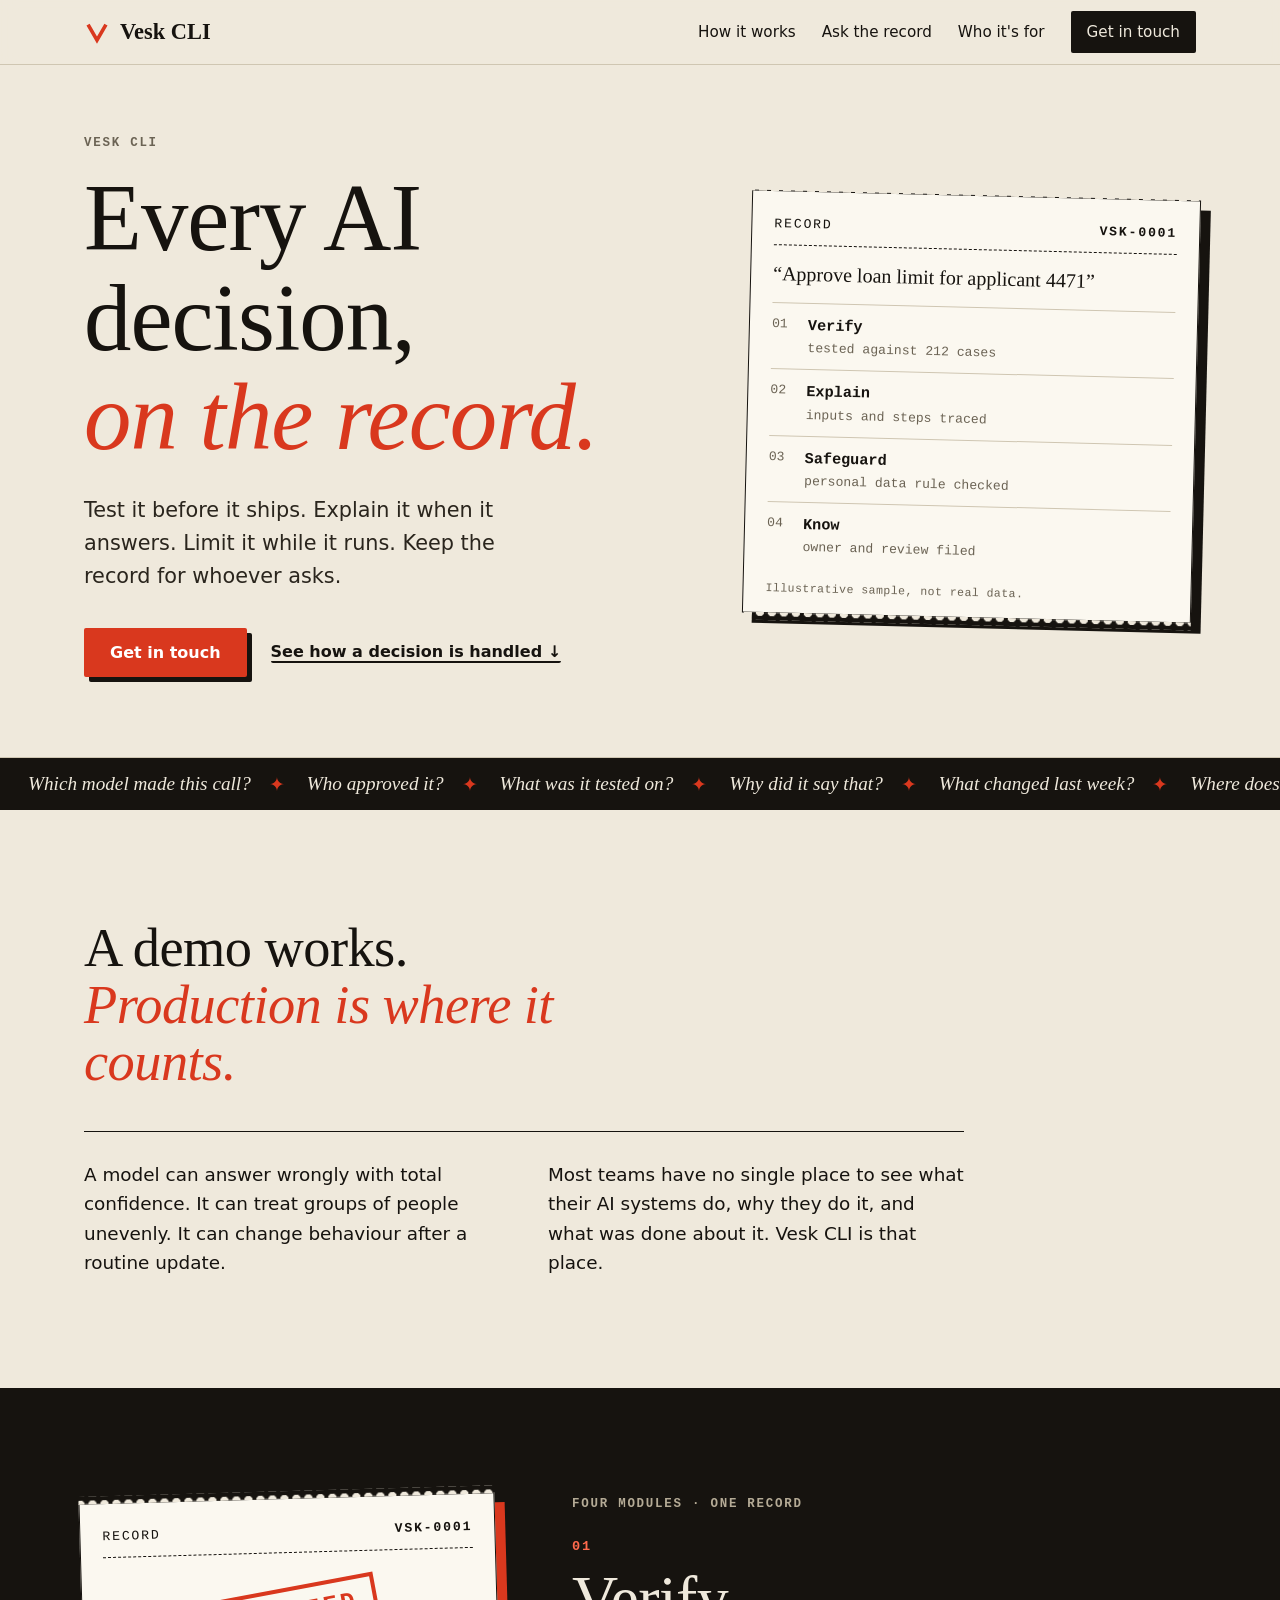
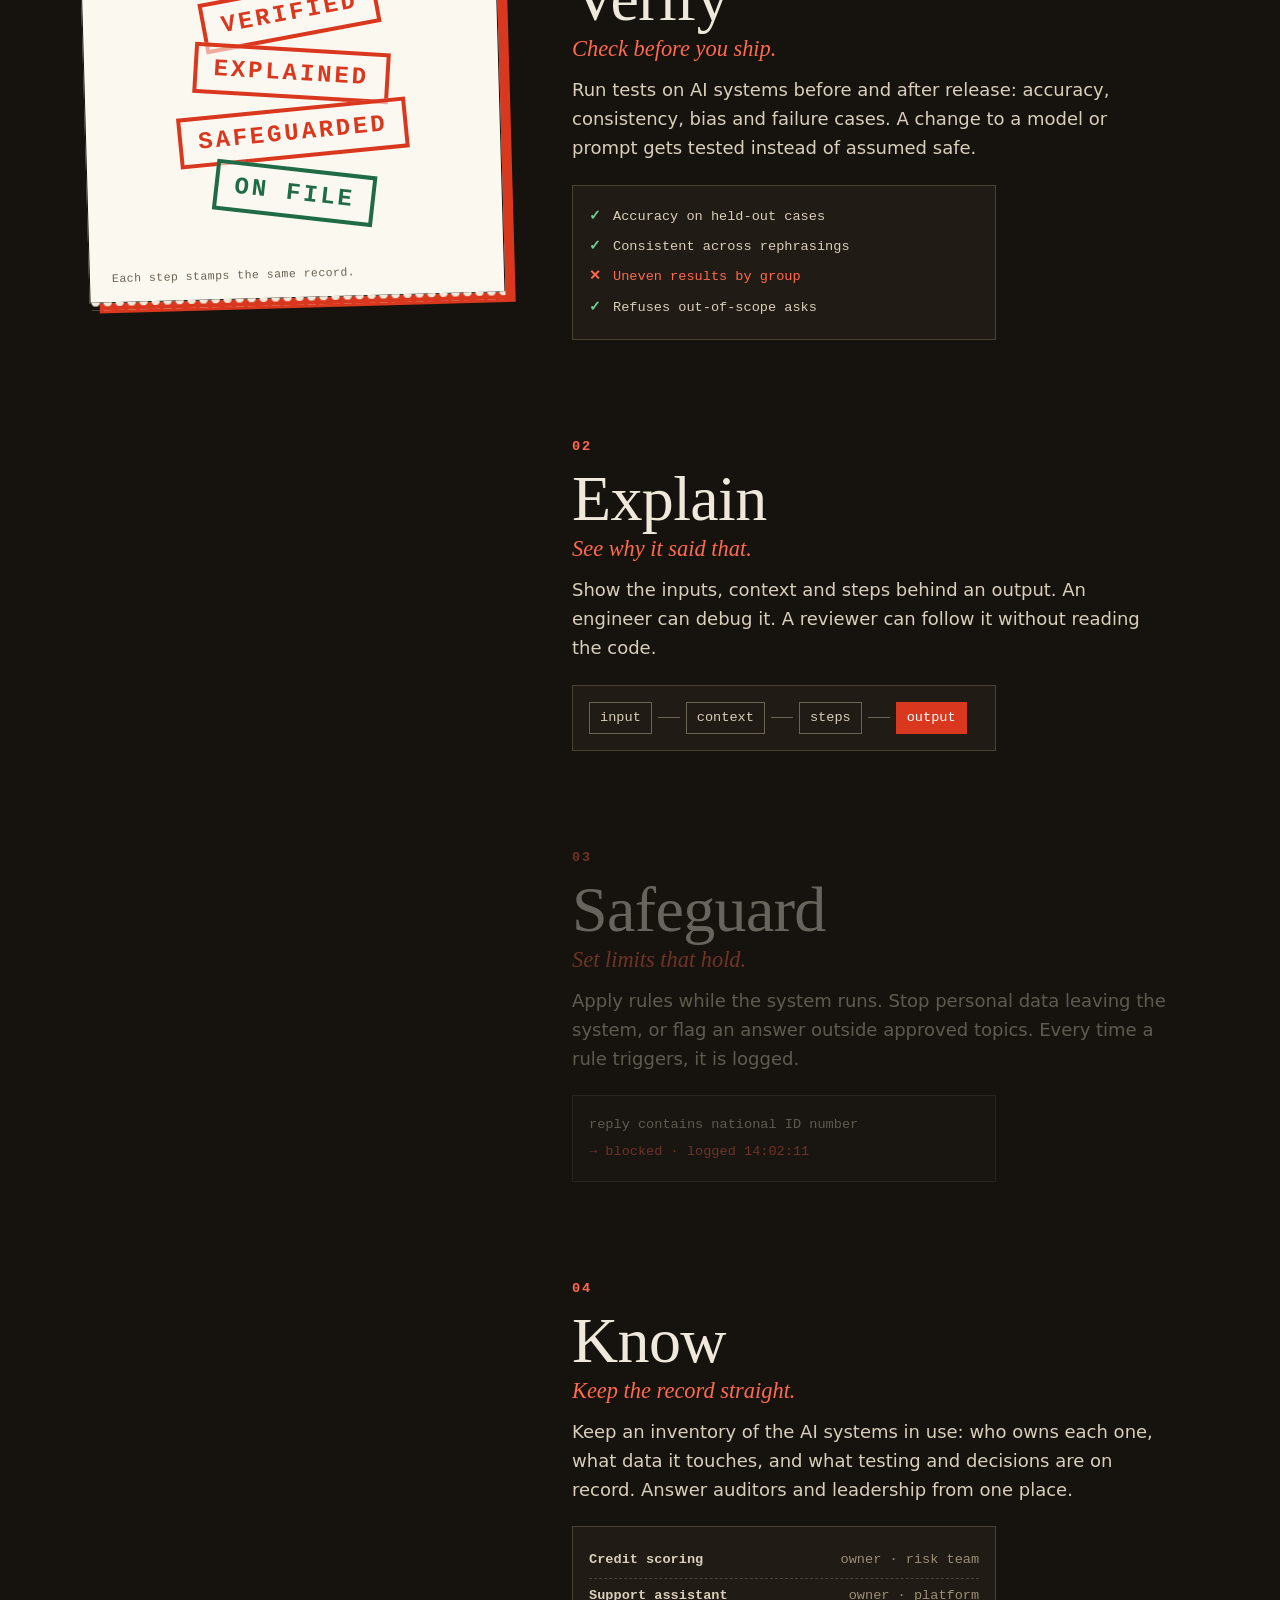
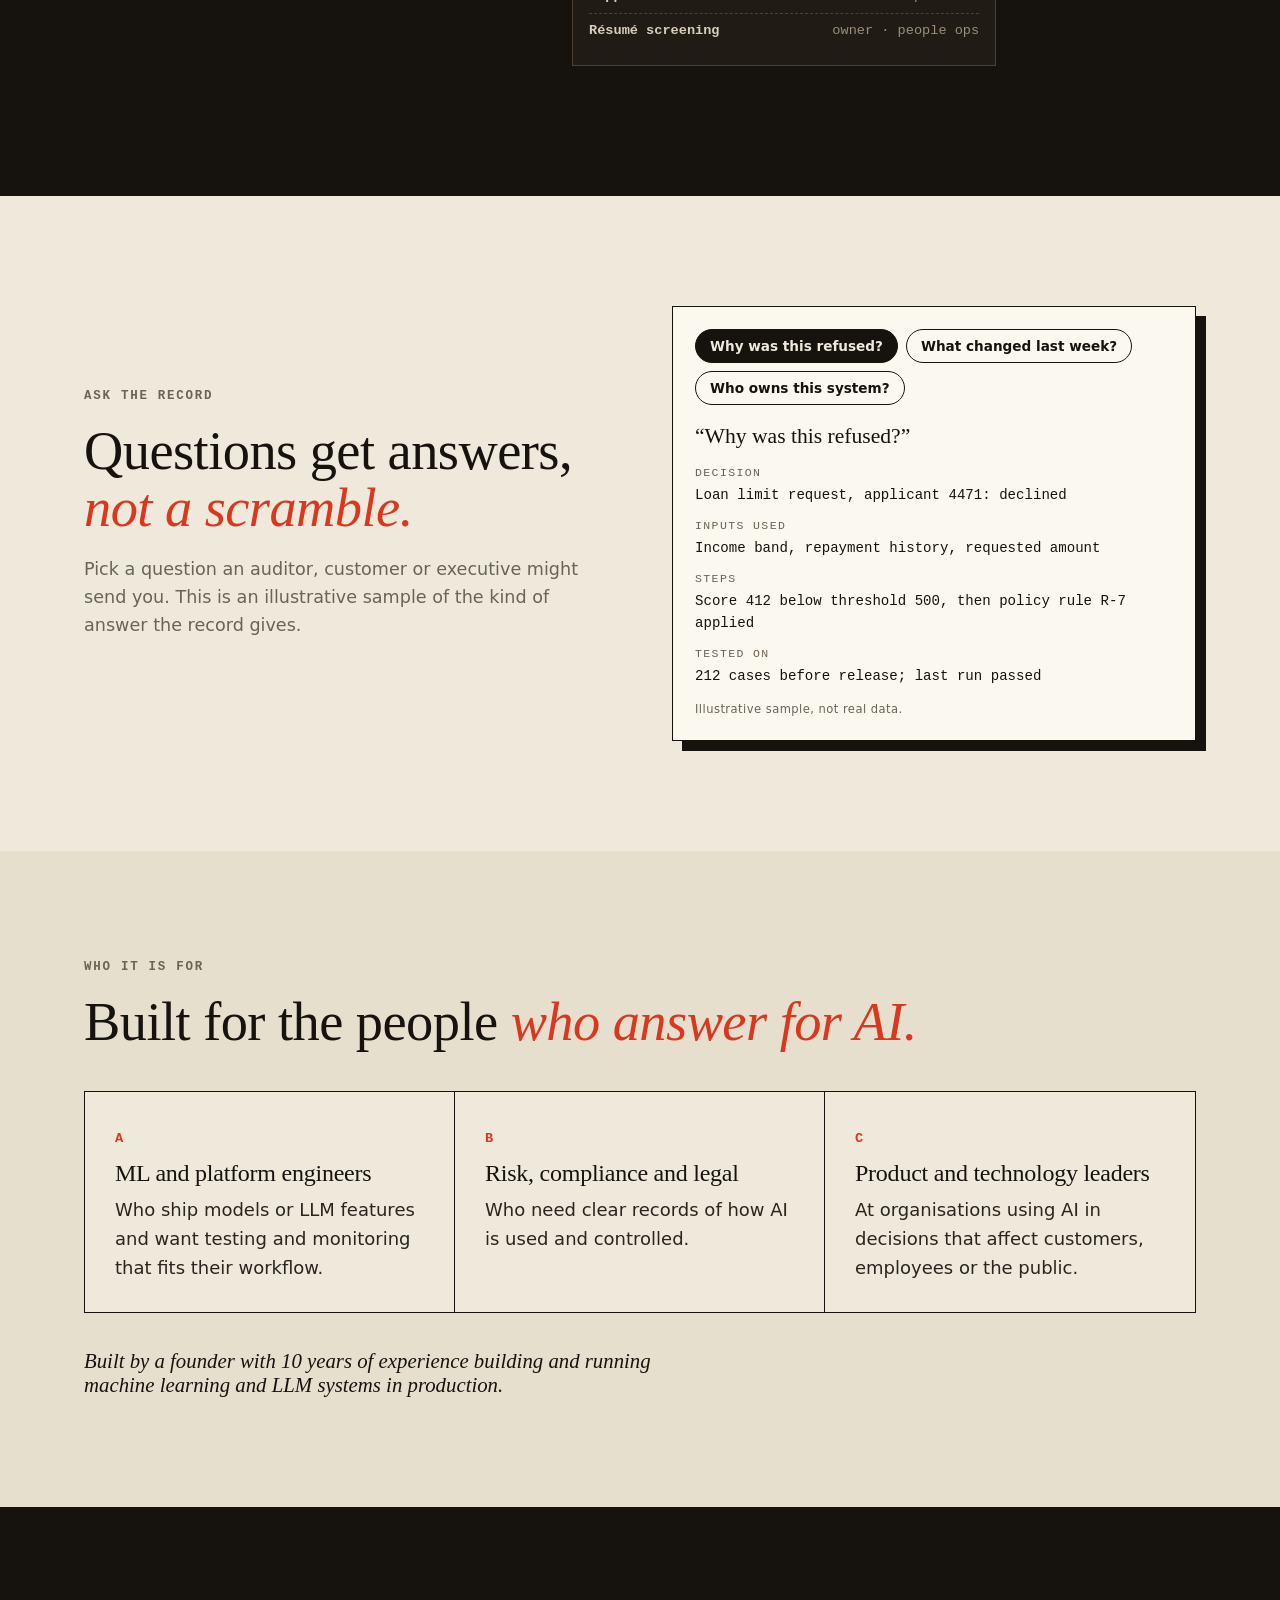
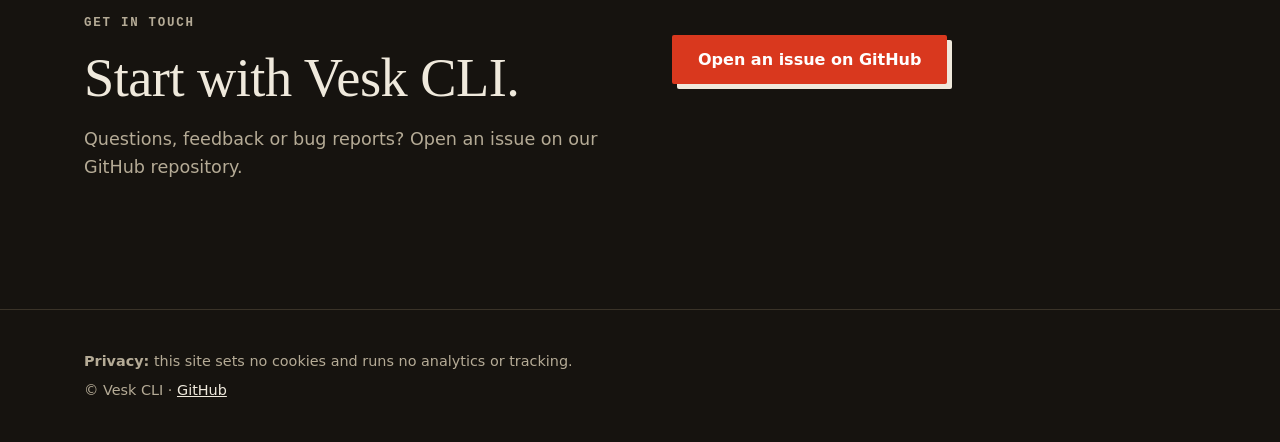
==== commit aaddb3d8: "Contact via GitHub Issues only; remove email and location Co-Authored-By: Claude Sonnet 5.5 <noreply" ====
--- a/index.html
+++ b/index.html
@@ -106,24 +106,15 @@
 <section id="contact" class="dark"><div class="wrap contact">
   <div class="reveal">
     <p class="kicker">Get in touch</p><h2>Start with Vesk CLI.</h2>
-    <p class="sub">If you are putting AI into a real product, tell us what you are running and what worries you most. We reply personally.</p>
+    <p class="sub">Questions, feedback or bug reports? Open an issue on our GitHub repository.</p>
   </div>
-  <form id="ea-form" class="reveal" novalidate>
-    <label>Name<input name="name" autocomplete="name" required></label>
-    <label>Work email<input name="email" type="email" autocomplete="email" required></label>
-    <label>Company<input name="company" autocomplete="organization"></label>
-    <label>Which AI systems are you running? (optional)<textarea name="systems" rows="4"></textarea></label>
-    <p class="consent">We use your details only to reply to your request. <a href="#privacy">Privacy</a>.</p>
-    <button class="btn primary" type="submit">Send message</button>
-    <p id="ea-status" role="status" aria-live="polite"></p>
-  </form>
+  <div class="reveal"><p><a class="btn primary" href="https://github.com/vesk-ai/vesk/issues/new" target="_blank" rel="noopener">Open an issue on GitHub</a></p></div>
 </div></section>
 </main>
 <footer><div class="wrap">
   <p id="privacy"><b>Privacy:</b> this site sets no cookies and runs no analytics or tracking.</p>
-  <p>© Vesk CLI · Bengaluru, India · <a href="mailto:contact@vesktechnologies.com">contact@vesktechnologies.com</a></p>
+  <p>© Vesk CLI · <a href="https://github.com/vesk-ai/vesk">GitHub</a></p>
 </div></footer>
-<script src="js/config.js"></script>
 <script src="js/main.js"></script>
 </body>
 </html>
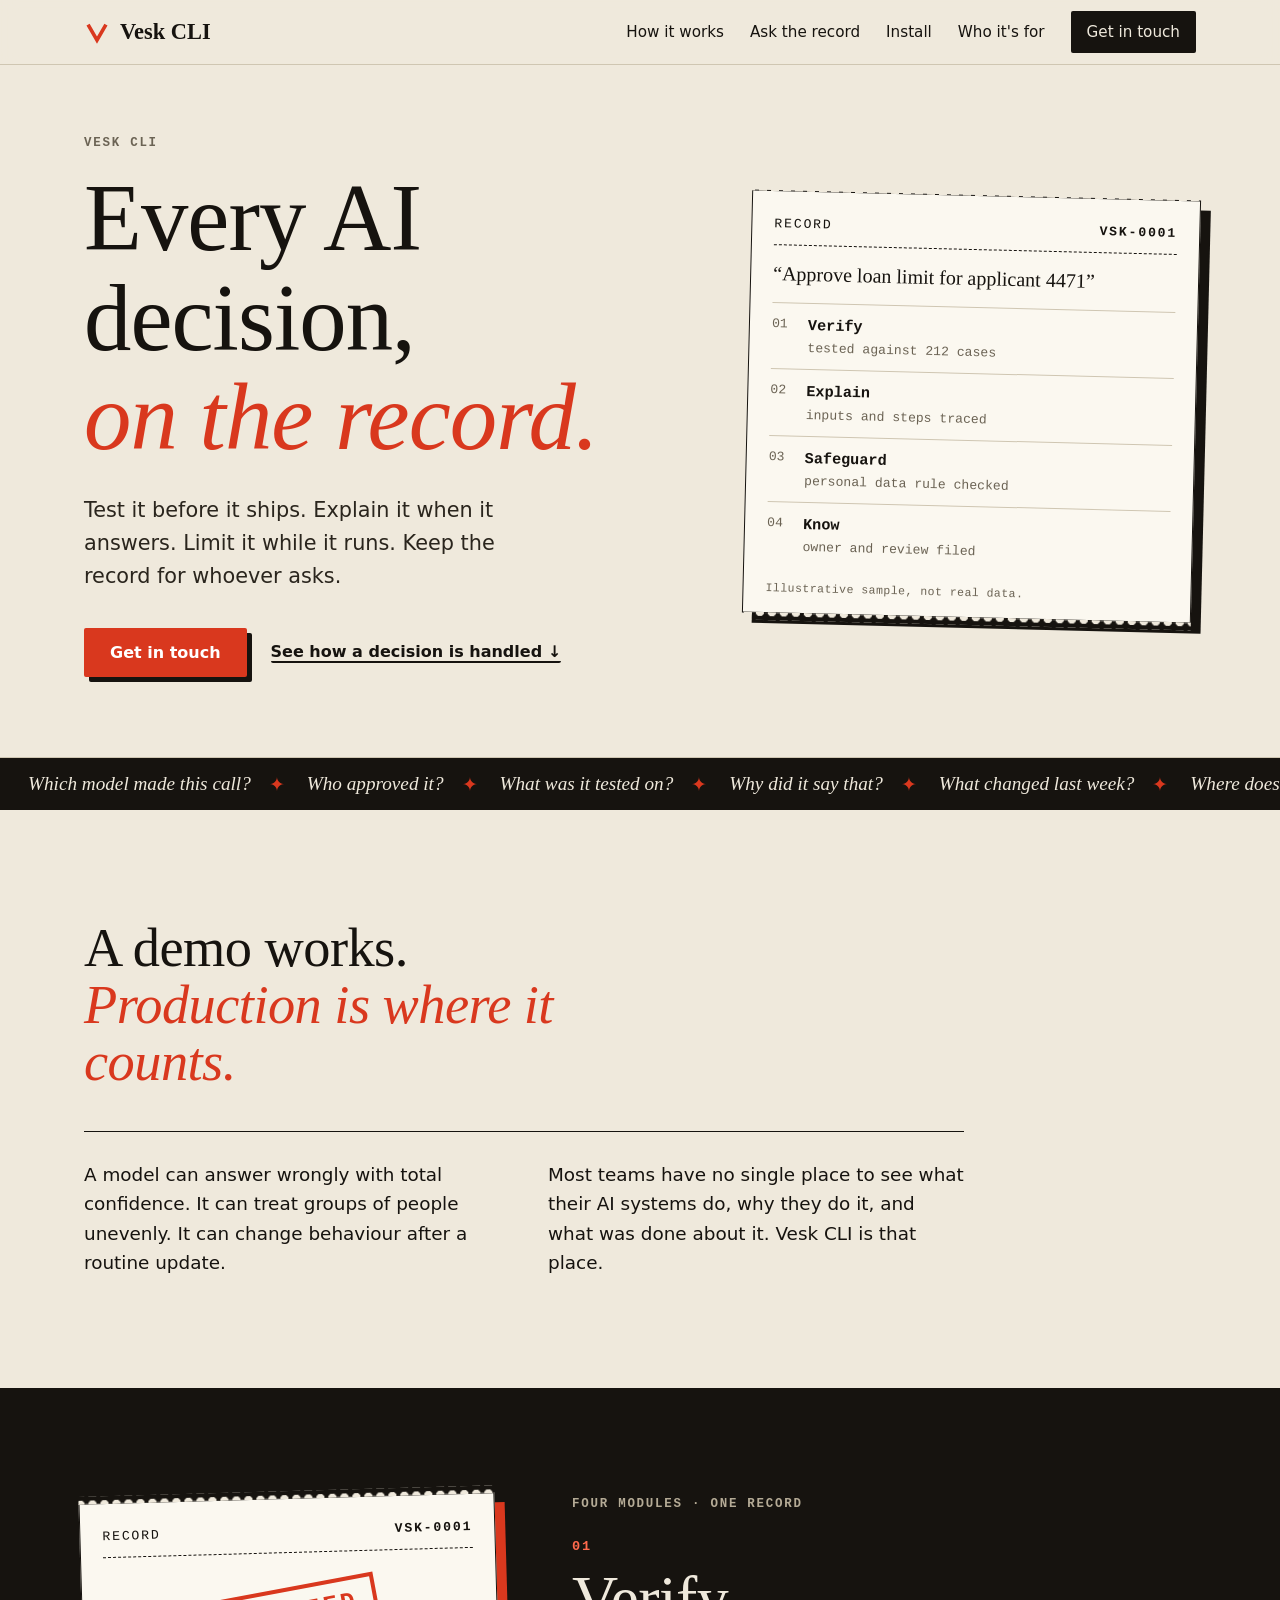
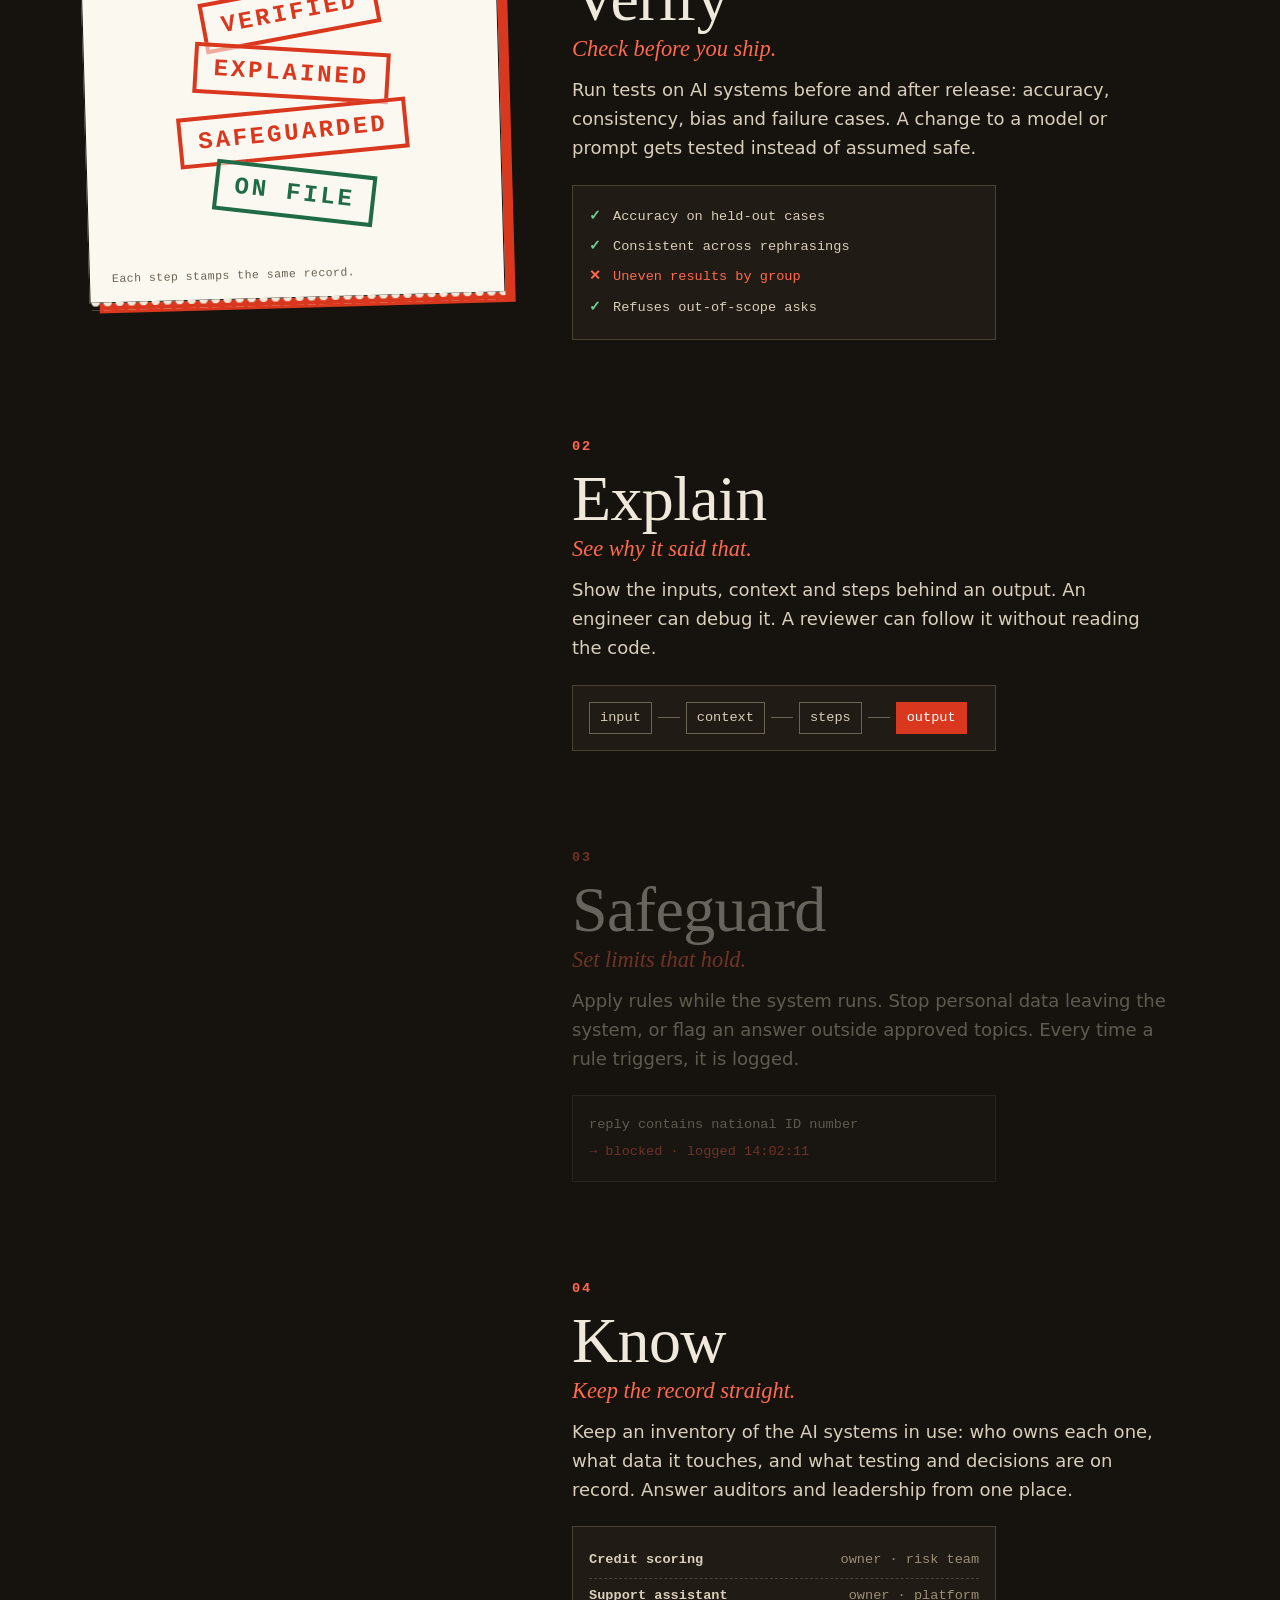
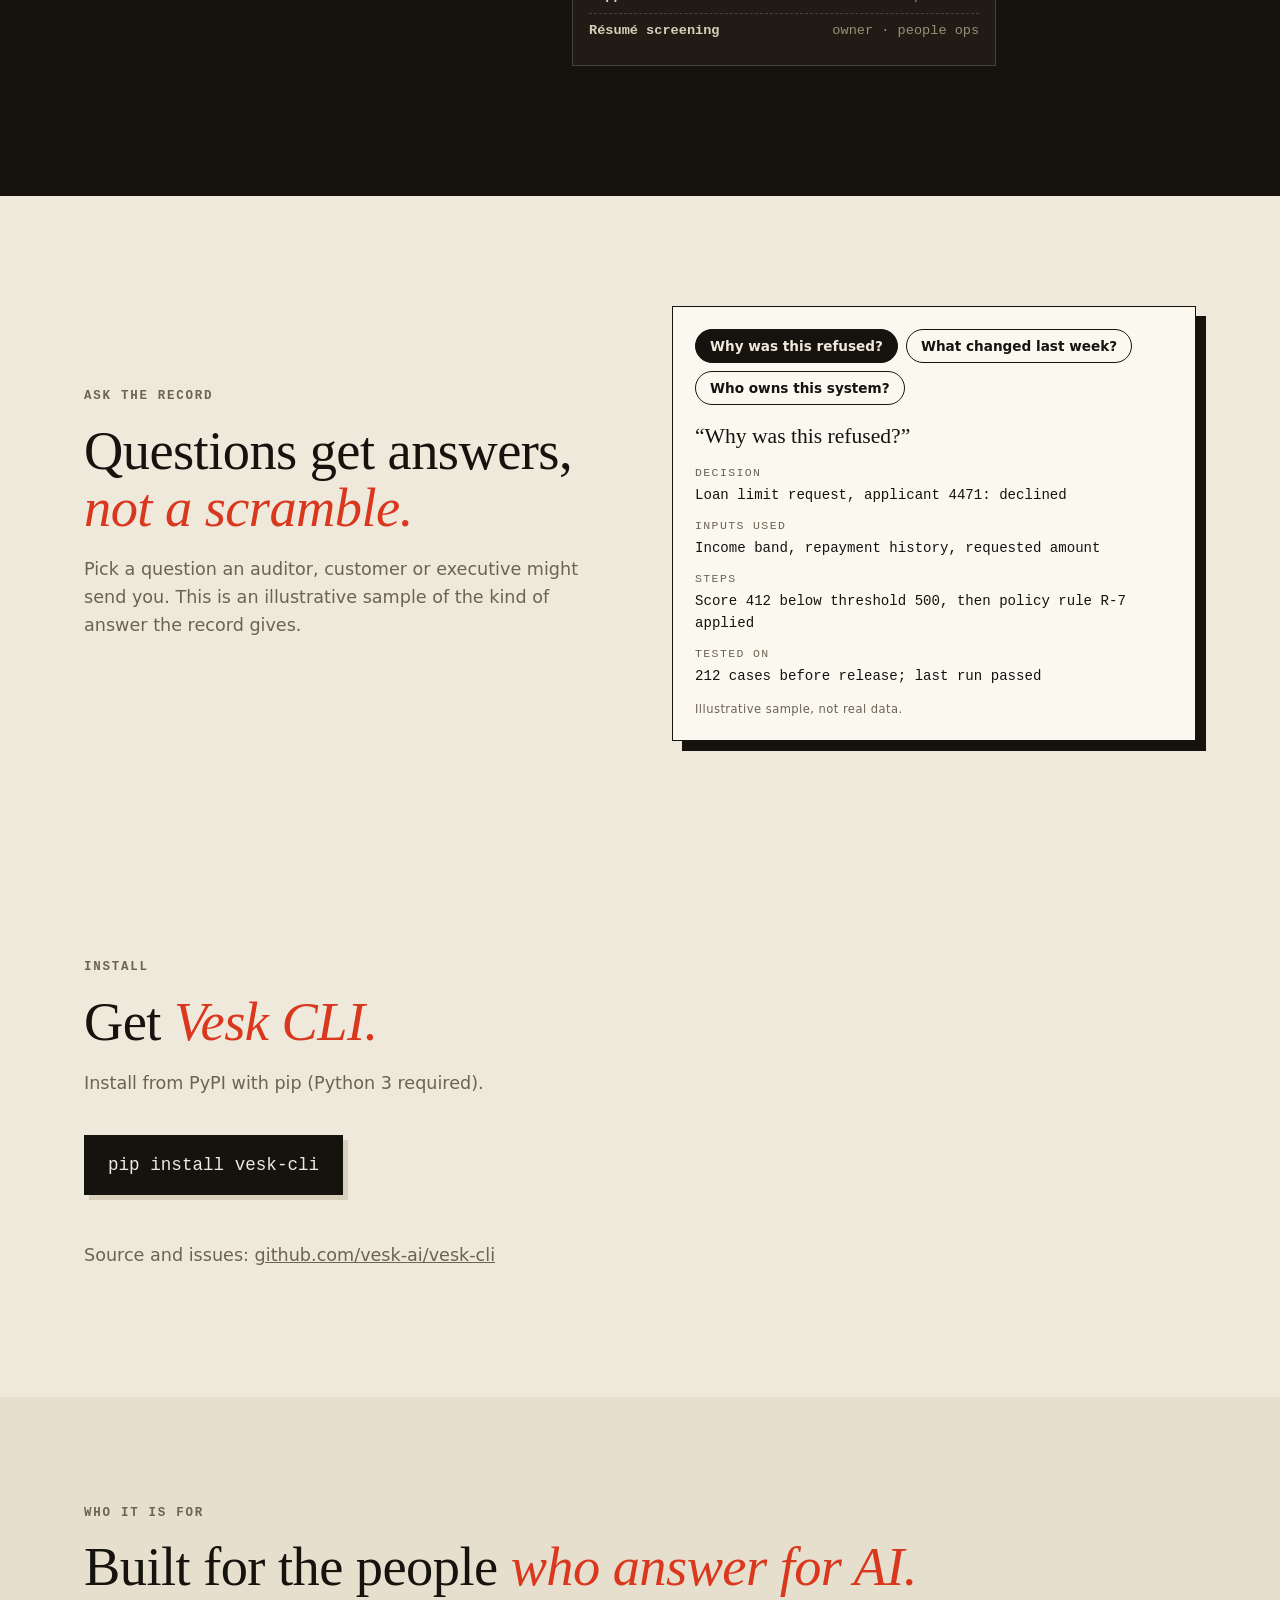
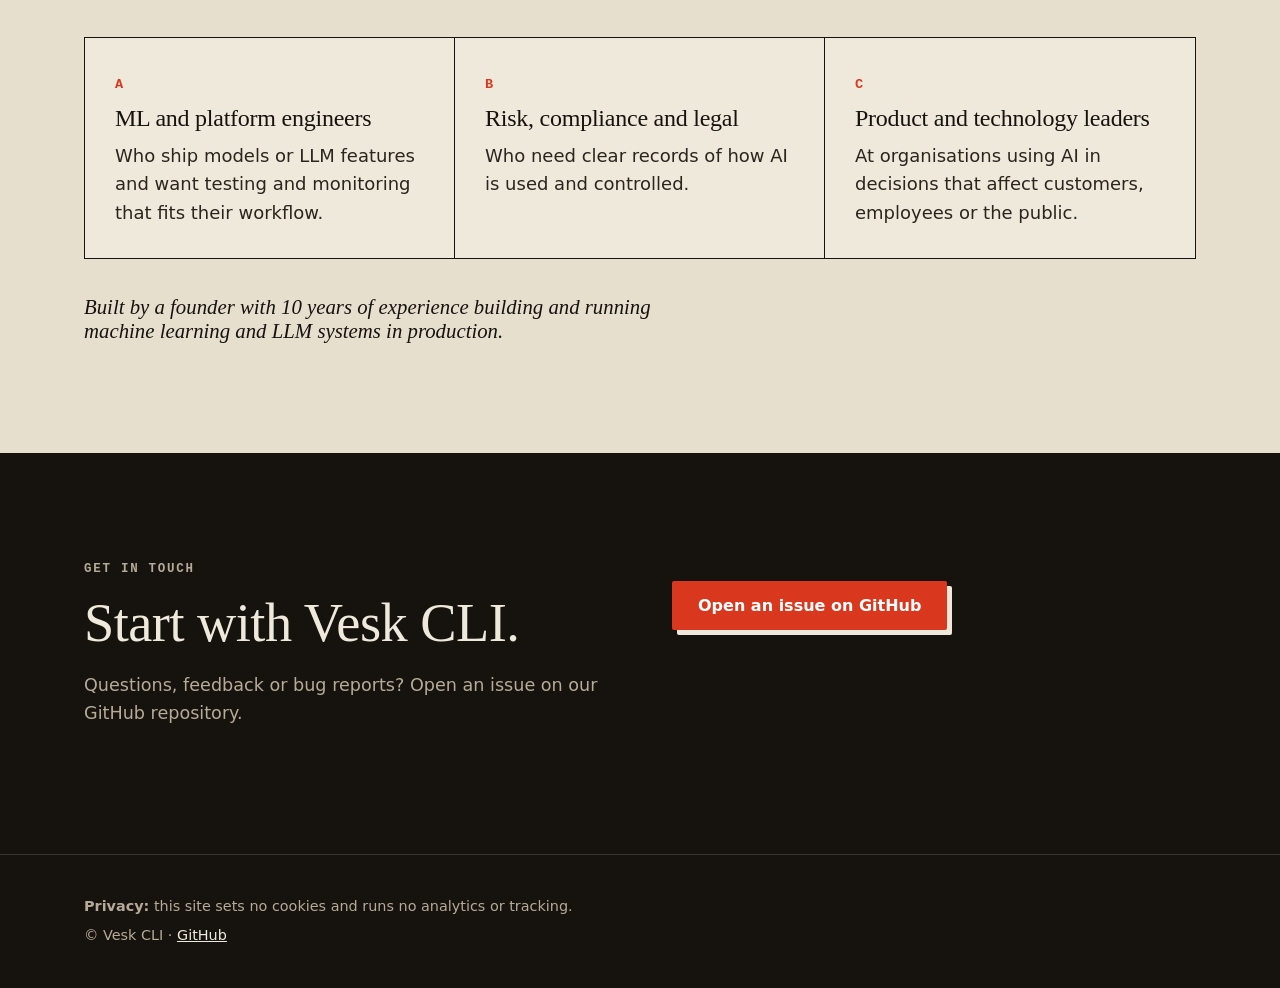
==== commit 5bd536e2: "Add install section with pip install vesk-cli Co-Authored-By: Claude Sonnet 5.5 <noreply@anthropic.c" ====
--- a/index.html
+++ b/index.html
@@ -7,11 +7,11 @@
 <meta name="description" content="Vesk CLI tests AI systems, explains their outputs, enforces limits at runtime and keeps the record.">
 <meta name="theme-color" content="#efe9dc">
 <link rel="icon" href="favicon.svg" type="image/svg+xml">
-<link rel="canonical" href="https://vesktechnologies.com/">
+<link rel="canonical" href="https://vesk-ai.github.io/vesk-cli/">
 <meta property="og:title" content="Vesk CLI — Every AI decision, on the record">
 <meta property="og:description" content="Test it. Explain it. Limit it. Keep the record.">
 <meta property="og:type" content="website">
-<meta property="og:url" content="https://vesktechnologies.com/">
+<meta property="og:url" content="https://vesk-ai.github.io/vesk-cli/">
 <link rel="stylesheet" href="css/style.css">
 </head>
 <body>
@@ -21,7 +21,7 @@
   <a class="logo" href="#top" aria-label="Vesk CLI home"><svg viewBox="0 0 64 64" width="26" height="26" aria-hidden="true"><path d="M10 14l22 38 22-38" fill="none" stroke="currentColor" stroke-width="9" stroke-linejoin="miter"/></svg>Vesk CLI</a>
   <button class="nav-toggle" aria-expanded="false" aria-controls="nav">Menu</button>
   <nav id="nav" aria-label="Main">
-    <a href="#how">How it works</a><a href="#ask">Ask the record</a><a href="#who">Who it's for</a><a class="nav-cta" href="#contact">Get in touch</a>
+    <a href="#how">How it works</a><a href="#ask">Ask the record</a><a href="#install">Install</a><a href="#who">Who it's for</a><a class="nav-cta" href="#contact">Get in touch</a>
   </nav>
 </div></header>
 
@@ -93,6 +93,13 @@
   </div>
 </div></section>
 
+<section id="install"><div class="wrap">
+  <p class="kicker">Install</p><h2 class="reveal">Get <em>Vesk CLI.</em></h2>
+  <p class="sub">Install from PyPI with pip (Python 3 required).</p>
+  <pre class="install-cmd"><code>pip install vesk-cli</code></pre>
+  <p class="sub">Source and issues: <a href="https://github.com/vesk-ai/vesk-cli">github.com/vesk-ai/vesk-cli</a></p>
+</div></section>
+
 <section id="who" class="alt"><div class="wrap">
   <p class="kicker">Who it is for</p><h2 class="reveal">Built for the people <em>who answer for AI.</em></h2>
   <div class="who">
@@ -108,12 +115,12 @@
     <p class="kicker">Get in touch</p><h2>Start with Vesk CLI.</h2>
     <p class="sub">Questions, feedback or bug reports? Open an issue on our GitHub repository.</p>
   </div>
-  <div class="reveal"><p><a class="btn primary" href="https://github.com/vesk-ai/vesk/issues/new" target="_blank" rel="noopener">Open an issue on GitHub</a></p></div>
+  <div class="reveal"><p><a class="btn primary" href="https://github.com/vesk-ai/vesk-cli/issues/new" target="_blank" rel="noopener">Open an issue on GitHub</a></p></div>
 </div></section>
 </main>
 <footer><div class="wrap">
   <p id="privacy"><b>Privacy:</b> this site sets no cookies and runs no analytics or tracking.</p>
-  <p>© Vesk CLI · <a href="https://github.com/vesk-ai/vesk">GitHub</a></p>
+  <p>© Vesk CLI · <a href="https://github.com/vesk-ai/vesk-cli">GitHub</a></p>
 </div></footer>
 <script src="js/main.js"></script>
 </body>
--- a/css/style.css
+++ b/css/style.css
@@ -117,3 +117,6 @@
  html{scroll-behavior:auto}.ticker-track{animation:none}.st u{animation:none;opacity:1}
  .pre{opacity:1;transform:none;transition:none}.stamp{transition:none}.answer.swap{animation:none}
 }
+
+/* install */
+.install-cmd{display:inline-block;margin:20px 0;padding:16px 24px;background:var(--ink);color:var(--paper);font-family:ui-monospace,SFMono-Regular,Menlo,monospace;font-size:1.1rem;box-shadow:5px 5px 0 var(--paper-2,#d8cfbd);overflow-x:auto;max-width:100%}
